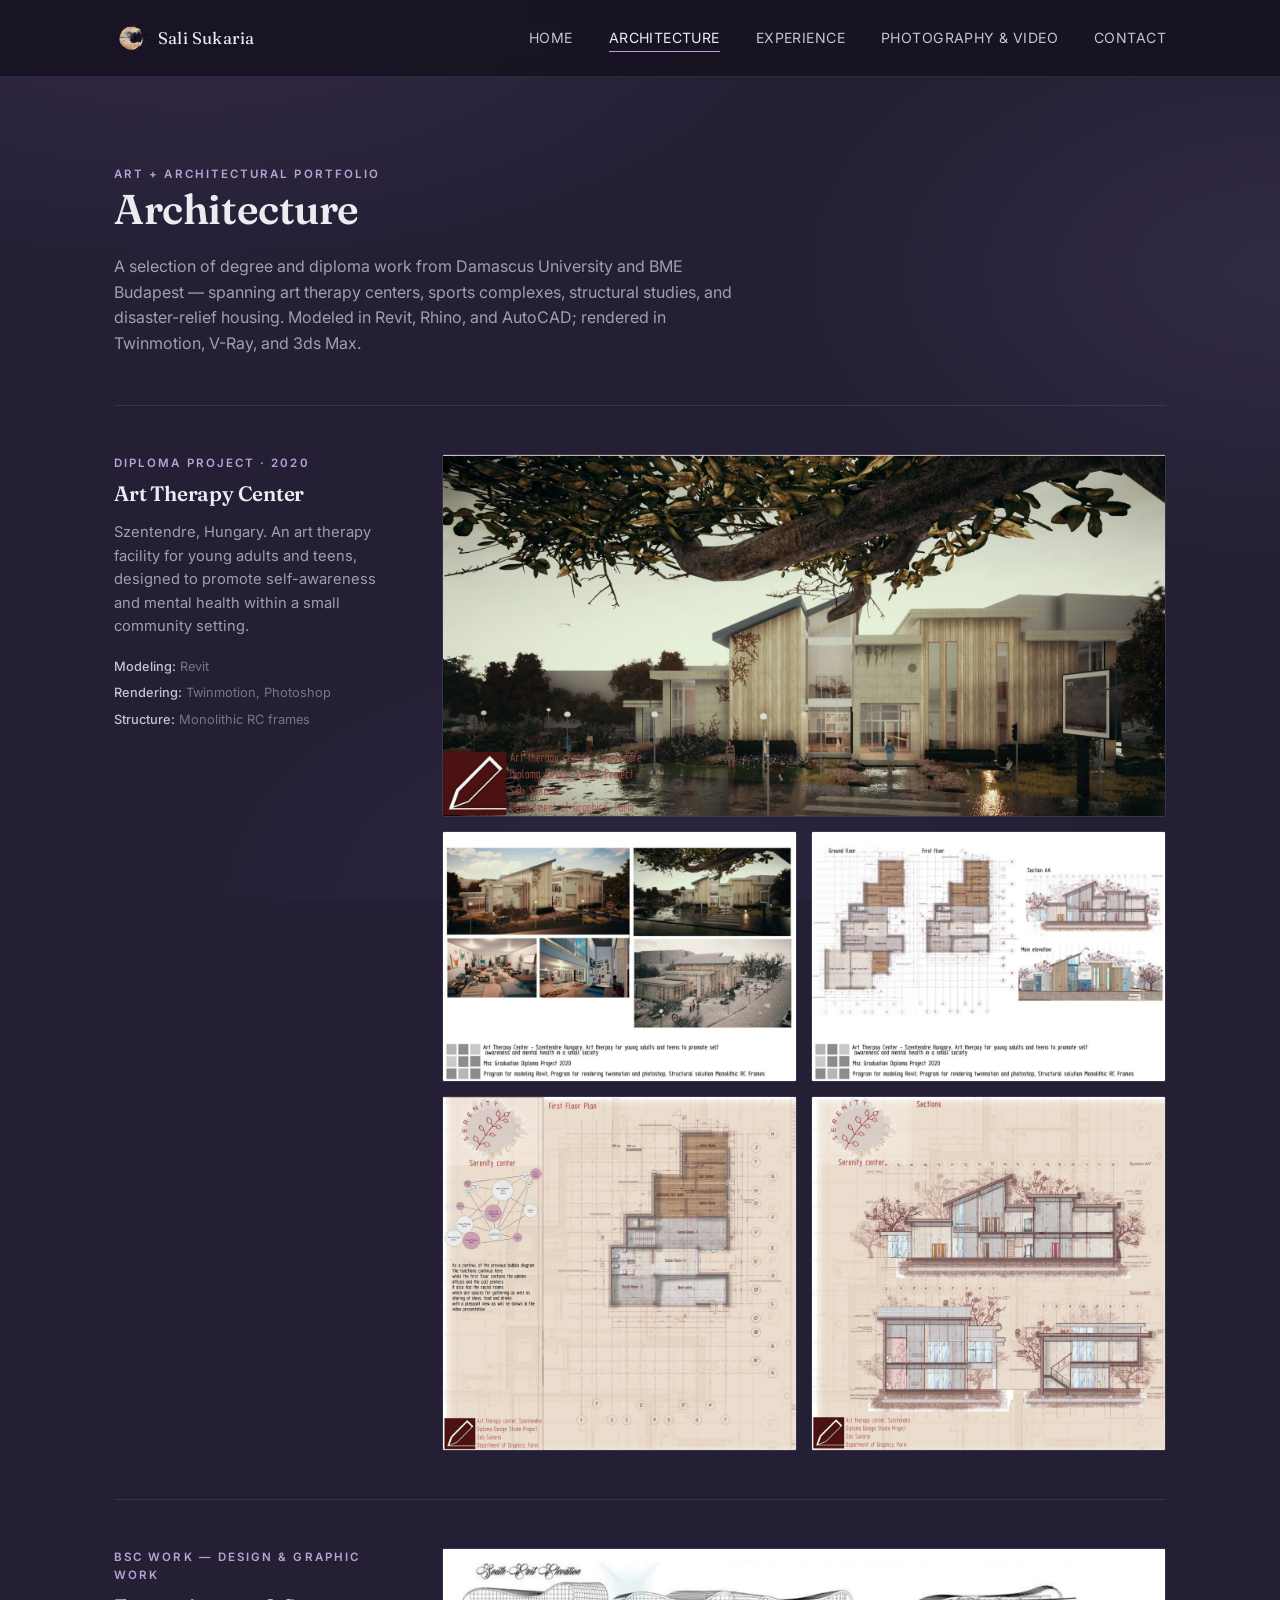
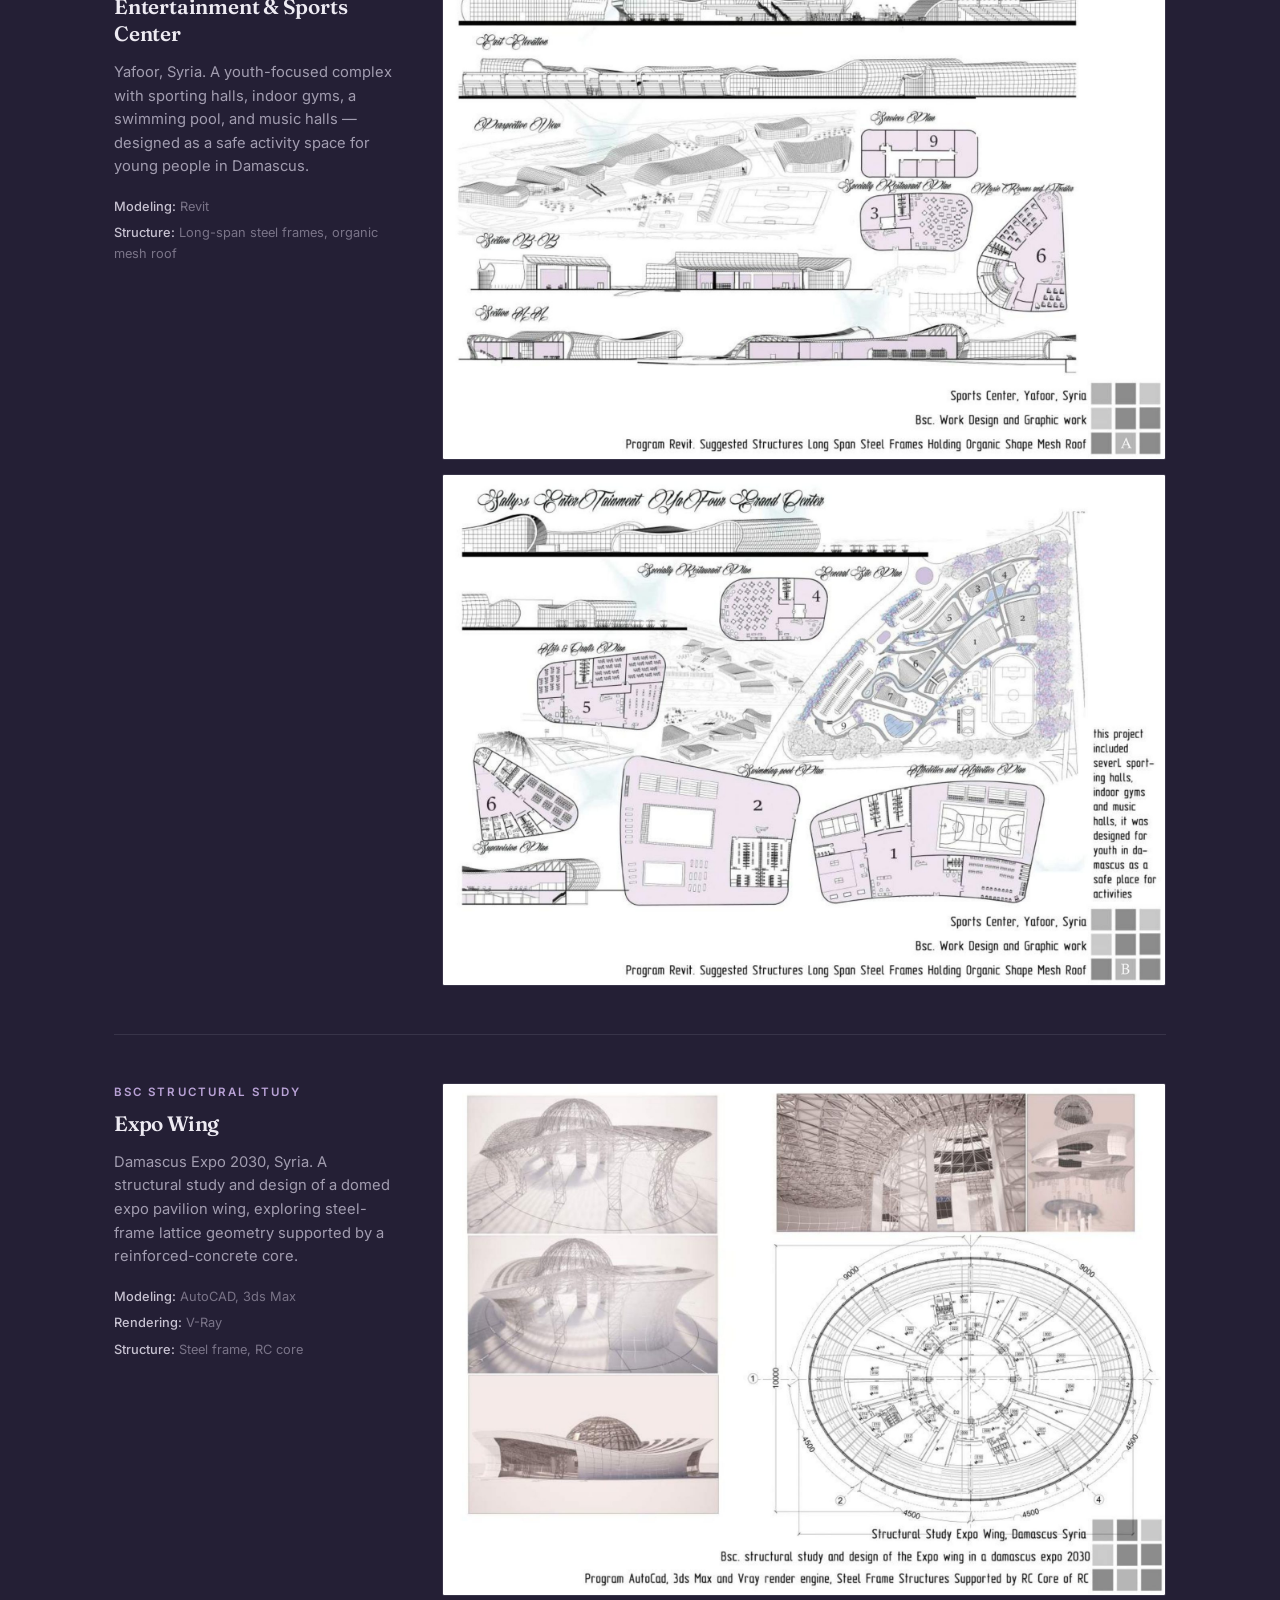
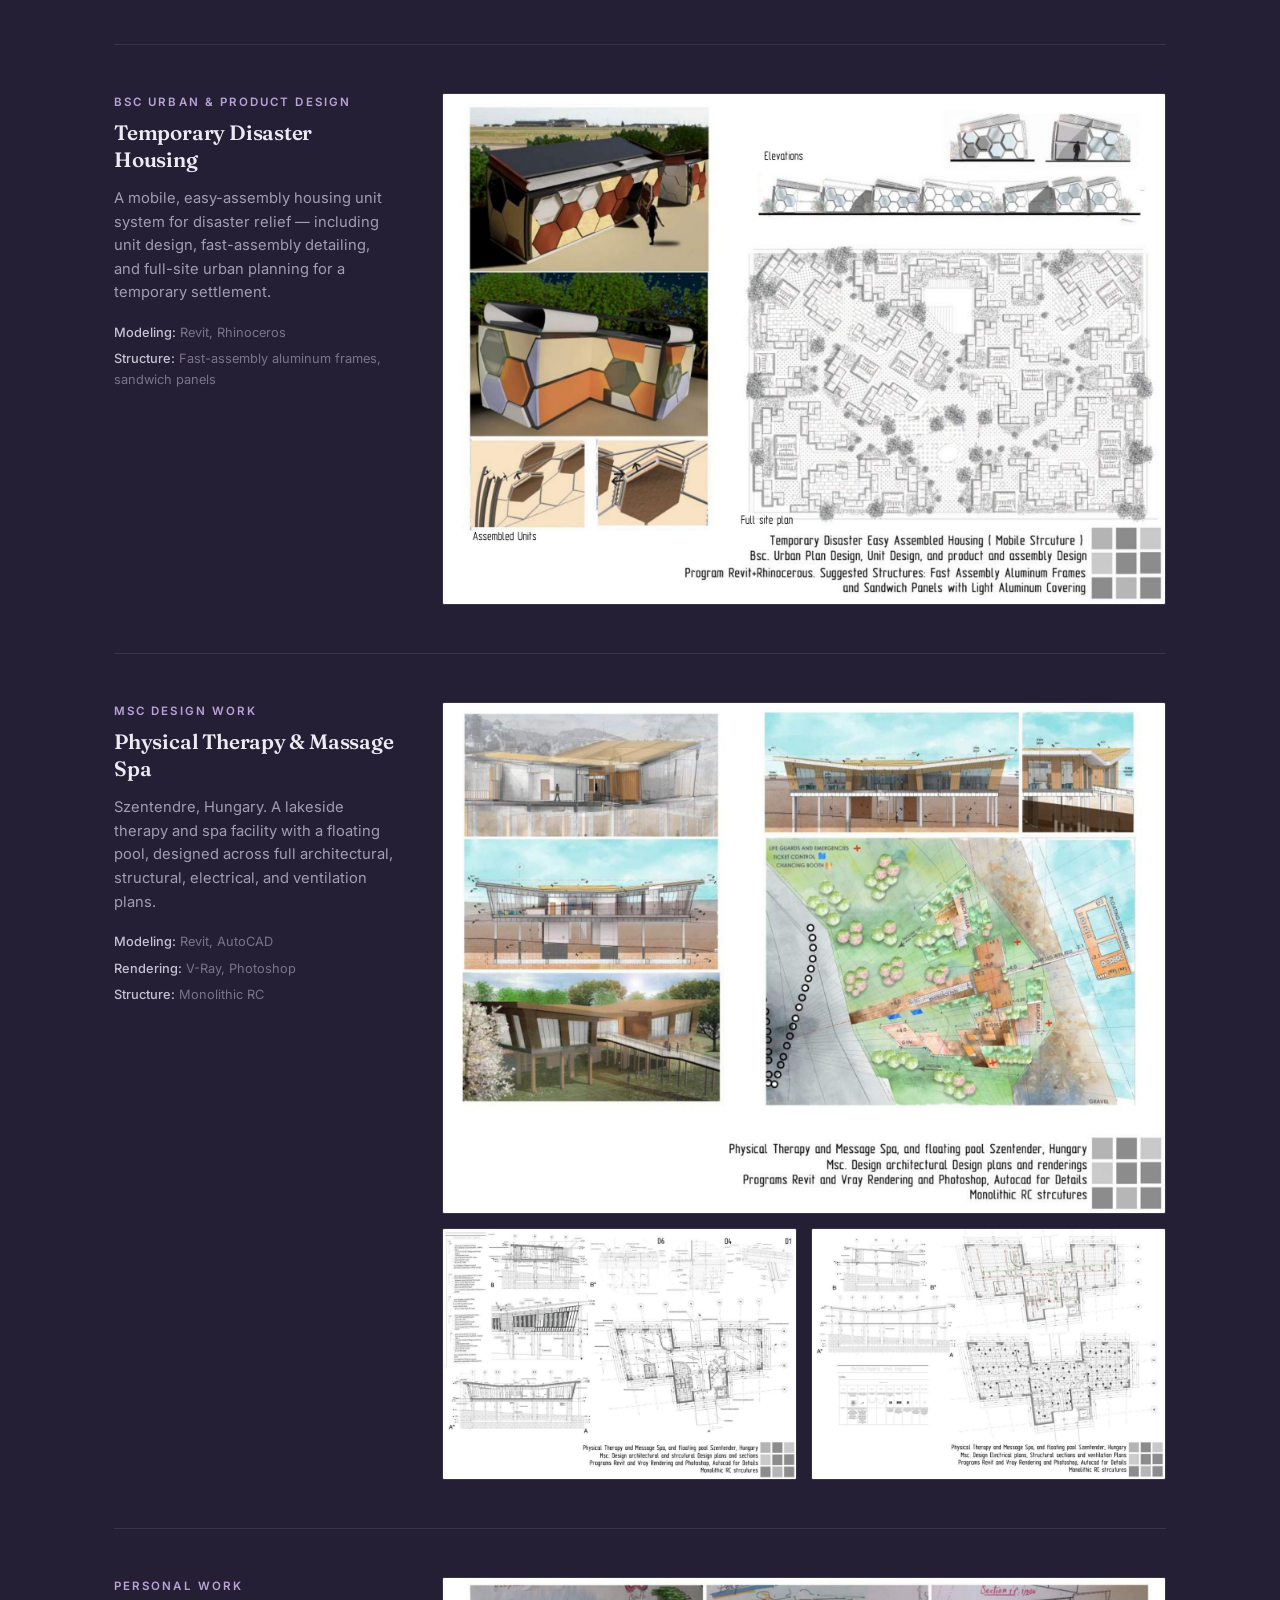
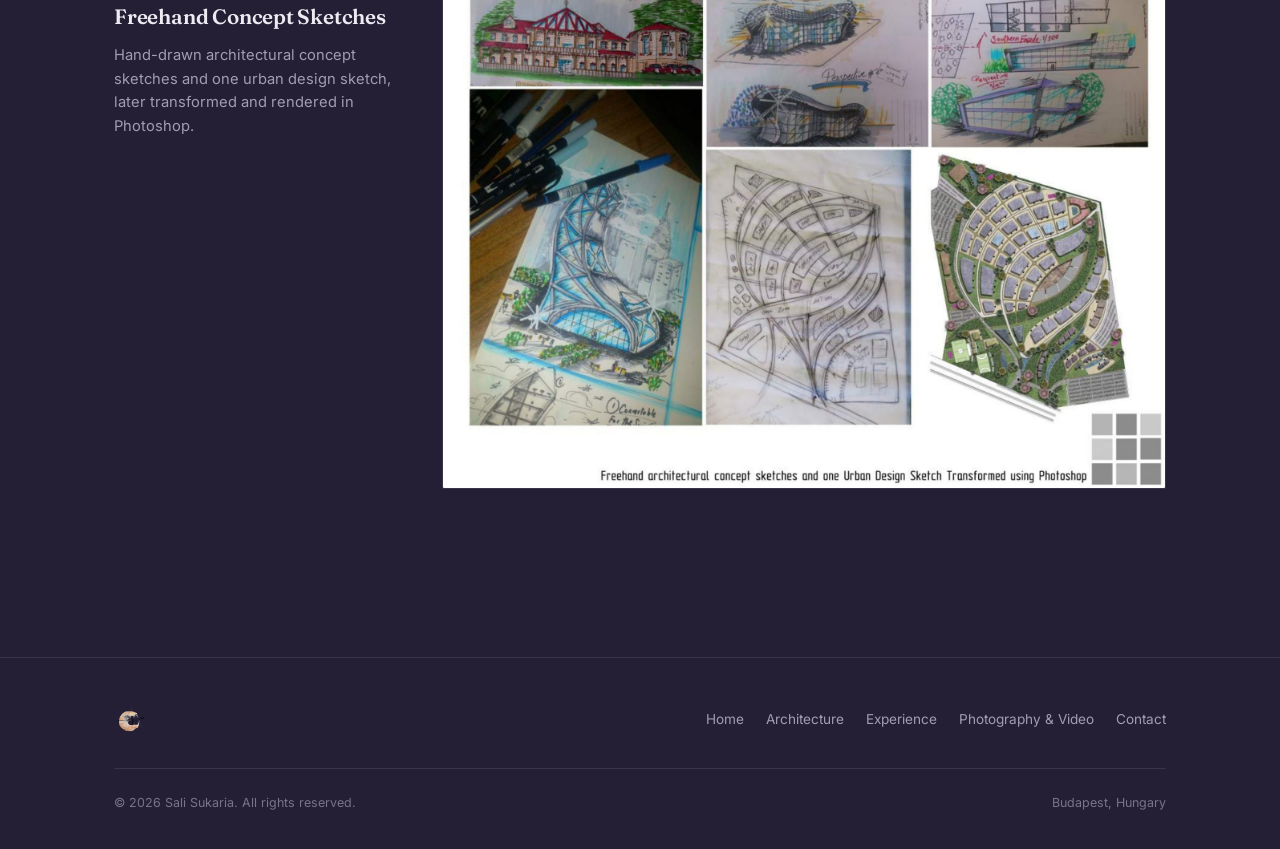
==== architecture.html @ 4debafe5 "Initial commit: Sugaria Designs portfolio site - Home, Architecture, Experience, Photography & Video" ====
<!DOCTYPE html>
<html lang="en">
<head>
<meta charset="UTF-8">
<meta name="viewport" content="width=device-width, initial-scale=1">
<title>Sali Sukaria — Portfolio</title>
<link rel="preconnect" href="https://fonts.googleapis.com">
<link href="https://fonts.googleapis.com/css2?family=Fraunces:opsz,wght@9..144,400;9..144,500;9..144,600&family=Cormorant+Garamond:ital,wght@0,500;0,600;1,500&family=Inter:wght@400;500;600&display=swap" rel="stylesheet">
<link rel="stylesheet" href="style.css">
</head>
<body>
<a class="skip-link" href="#main">Skip to content</a>
<header class="site-header">
	<div class="container">
		<a class="brand" href="index.html">
			<img src="assets/img/logo/logo_mark_nav.png" alt="Sali Sukaria logo">
			<span>Sali Sukaria</span>
		</a>
		<button class="nav-toggle" aria-label="Toggle menu" aria-expanded="false">&#9776;</button>
		<nav class="main-nav" aria-label="Primary">
			<ul><li><a class="" href="index.html">Home</a></li><li><a class="is-active" href="architecture.html">Architecture</a></li><li><a class="" href="experience.html">Experience</a></li><li><a class="" href="photography.html">Photography & Video</a></li><li><a class="" href="contact.html">Contact</a></li></ul>
		</nav>
	</div>
</header>


<main id="main">

	<section class="section" style="padding-top:160px;">
		<div class="container">
			<div class="section-head reveal">
				<span class="eyebrow">Art + Architectural Portfolio</span>
				<h2>Architecture</h2>
				<p>A selection of degree and diploma work from Damascus University and BME Budapest —
				spanning art therapy centers, sports complexes, structural studies, and disaster-relief
				housing. Modeled in Revit, Rhino, and AutoCAD; rendered in Twinmotion, V-Ray, and 3ds Max.</p>
			</div>

			<!-- PROJECT 1: Art Therapy Center / Serenity Center -->
			<div class="arch-project reveal">
				<div class="arch-meta">
					<span class="eyebrow">Diploma Project · 2020</span>
					<h3>Art Therapy Center</h3>
					<p>Szentendre, Hungary. An art therapy facility for young adults and teens, designed to
					promote self-awareness and mental health within a small community setting.</p>
					<div class="specs">
						<div><strong>Modeling:</strong> Revit</div>
						<div><strong>Rendering:</strong> Twinmotion, Photoshop</div>
						<div><strong>Structure:</strong> Monolithic RC frames</div>
					</div>
				</div>
				<div class="arch-images">
					<img src="assets/img/architecture/serenity_snow_full.jpg" alt="Art Therapy Center exterior render with tree foreground" loading="lazy">
					<div class="row-2">
						<img src="assets/img/architecture/art_therapy_renders.jpg" alt="Art Therapy Center renders and interior views" loading="lazy">
						<img src="assets/img/architecture/art_therapy_floorplan_sections.jpg" alt="Art Therapy Center ground and first floor plans, sections" loading="lazy">
					</div>
					<div class="row-2">
						<img src="assets/img/architecture/serenity_floorplan.jpg" alt="Serenity Center first floor plan detail" loading="lazy">
						<img src="assets/img/architecture/serenity_sections.jpg" alt="Serenity Center building sections" loading="lazy">
					</div>
				</div>
			</div>

			<!-- PROJECT 2: Sports Center -->
			<div class="arch-project reveal">
				<div class="arch-meta">
					<span class="eyebrow">BSc Work — Design &amp; Graphic Work</span>
					<h3>Entertainment &amp; Sports Center</h3>
					<p>Yafoor, Syria. A youth-focused complex with sporting halls, indoor gyms, a swimming
					pool, and music halls — designed as a safe activity space for young people in Damascus.</p>
					<div class="specs">
						<div><strong>Modeling:</strong> Revit</div>
						<div><strong>Structure:</strong> Long-span steel frames, organic mesh roof</div>
					</div>
				</div>
				<div class="arch-images">
					<img src="assets/img/architecture/sports_center_elevations.jpg" alt="Sports Center elevations, sections and perspective view" loading="lazy">
					<img src="assets/img/architecture/sports_center_masterplan.jpg" alt="Sports Center site masterplan and supervision plan" loading="lazy">
				</div>
			</div>

			<!-- PROJECT 3: Expo Wing -->
			<div class="arch-project reveal">
				<div class="arch-meta">
					<span class="eyebrow">BSc Structural Study</span>
					<h3>Expo Wing</h3>
					<p>Damascus Expo 2030, Syria. A structural study and design of a domed expo pavilion
					wing, exploring steel-frame lattice geometry supported by a reinforced-concrete core.</p>
					<div class="specs">
						<div><strong>Modeling:</strong> AutoCAD, 3ds Max</div>
						<div><strong>Rendering:</strong> V-Ray</div>
						<div><strong>Structure:</strong> Steel frame, RC core</div>
					</div>
				</div>
				<div class="arch-images">
					<img src="assets/img/architecture/expo_wing_damascus.jpg" alt="Expo Wing structural renders and plan" loading="lazy">
				</div>
			</div>

			<!-- PROJECT 4: Disaster Housing -->
			<div class="arch-project reveal">
				<div class="arch-meta">
					<span class="eyebrow">BSc Urban &amp; Product Design</span>
					<h3>Temporary Disaster Housing</h3>
					<p>A mobile, easy-assembly housing unit system for disaster relief — including unit
					design, fast-assembly detailing, and full-site urban planning for a temporary settlement.</p>
					<div class="specs">
						<div><strong>Modeling:</strong> Revit, Rhinoceros</div>
						<div><strong>Structure:</strong> Fast-assembly aluminum frames, sandwich panels</div>
					</div>
				</div>
				<div class="arch-images">
					<img src="assets/img/architecture/disaster_housing_units.jpg" alt="Temporary disaster housing units, elevations and site plan" loading="lazy">
				</div>
			</div>

			<!-- PROJECT 5: Physical Therapy Spa -->
			<div class="arch-project reveal">
				<div class="arch-meta">
					<span class="eyebrow">MSc Design Work</span>
					<h3>Physical Therapy &amp; Massage Spa</h3>
					<p>Szentendre, Hungary. A lakeside therapy and spa facility with a floating pool,
					designed across full architectural, structural, electrical, and ventilation plans.</p>
					<div class="specs">
						<div><strong>Modeling:</strong> Revit, AutoCAD</div>
						<div><strong>Rendering:</strong> V-Ray, Photoshop</div>
						<div><strong>Structure:</strong> Monolithic RC</div>
					</div>
				</div>
				<div class="arch-images">
					<img src="assets/img/architecture/therapy_spa_szentendre_render.jpg" alt="Physical Therapy Spa renders, sections and site plan" loading="lazy">
					<div class="row-2">
						<img src="assets/img/architecture/therapy_spa_szentendre_sections.jpg" alt="Physical Therapy Spa structural sections and details" loading="lazy">
						<img src="assets/img/architecture/therapy_spa_szentendre_mep.jpg" alt="Physical Therapy Spa electrical and ventilation plans" loading="lazy">
					</div>
				</div>
			</div>

			<!-- HAND SKETCHES -->
			<div class="arch-project reveal">
				<div class="arch-meta">
					<span class="eyebrow">Personal Work</span>
					<h3>Freehand Concept Sketches</h3>
					<p>Hand-drawn architectural concept sketches and one urban design sketch, later
					transformed and rendered in Photoshop.</p>
				</div>
				<div class="arch-images">
					<img src="assets/img/architecture/handsketches.jpg" alt="Freehand architectural concept sketches" loading="lazy">
				</div>
			</div>

		</div>
	</section>

</main>



<footer class="site-footer">
	<div class="container">
		<div class="footer-grid">
			<a class="footer-brand" href="index.html">
				<img src="assets/img/logo/logo_mark_nav.png" alt="Sali Sukaria logo">
			</a>
			<nav class="footer-nav" aria-label="Footer">
				<ul><li><a href="index.html">Home</a></li><li><a href="architecture.html">Architecture</a></li><li><a href="experience.html">Experience</a></li><li><a href="photography.html">Photography & Video</a></li><li><a href="contact.html">Contact</a></li></ul>
			</nav>
		</div>
		<div class="footer-meta">
			<span>&copy; 2026 Sali Sukaria. All rights reserved.</span>
			<span>Budapest, Hungary</span>
		</div>
	</div>
</footer>
<script src="assets/js/main.js"></script>
</body>
</html>
---- style.css ----
/*
Theme Name: Sali Sukaria Portfolio
Theme URI: https://sugariadesign.com
Author: Sali Sukaria
Author URI: https://sugariadesign.com
Description: A fast, minimal dark-purple portfolio theme spanning HR & hospitality, architecture, and photography/content creation.
Version: 1.0
Requires at least: 6.0
Requires PHP: 7.4
License: Unlicense
Text Domain: sali-portfolio
*/

/* ===========================================================
   DESIGN TOKENS
   =========================================================== */
:root{
  /* color */
  --bg:        #241F35;   /* lighter plum-grey — page background */
  --panel:     #2D2740;   /* raised panel / card background */
  --panel-2:   #3A3252;   /* secondary panel, hovers */
  --accent:    #7C5DA3;   /* primary purple */
  --accent-2:  #B9A2D6;   /* light lavender — links, highlights */
  --grey:      #A29DB0;   /* warm grey — secondary text */
  --grey-dim:  #7A7488;   /* dimmer grey — captions, meta */
  --ink:       #EDEAF2;   /* off-white — headings on dark */
  --ink-dim:   #C7C2D1;   /* body text on dark */
  --line:      rgba(237,234,242,0.10); /* hairline dividers */
  --line-strong: rgba(169,143,196,0.35);

  /* type */
  --font-display: "Fraunces", "Iowan Old Style", Georgia, serif;
  --font-body: "Inter", -apple-system, BlinkMacSystemFont, "Segoe UI", sans-serif;
  --font-name: "Cormorant Garamond", "Fraunces", Georgia, serif;

  /* layout */
  --maxw: 1180px;
  --gutter: clamp(20px, 5vw, 64px);
  --radius: 2px;
}

/* ===========================================================
   RESET / BASE
   =========================================================== */
*,*::before,*::after{ box-sizing:border-box; }
html{ scroll-behavior:smooth; }
body{
  margin:0;
  background:
    radial-gradient(ellipse 80% 50% at 15% 0%, rgba(124,93,163,0.16), transparent 60%),
    radial-gradient(ellipse 70% 60% at 100% 30%, rgba(169,143,196,0.10), transparent 55%),
    radial-gradient(ellipse 60% 50% at 50% 100%, rgba(107,78,142,0.12), transparent 60%),
    var(--bg);
  background-attachment:fixed;
  color:var(--ink-dim);
  font-family:var(--font-body);
  font-size:16px;
  line-height:1.6;
  -webkit-font-smoothing:antialiased;
  text-rendering:optimizeLegibility;
}
img,video{ max-width:100%; display:block; height:auto; }
a{ color:var(--accent-2); text-decoration:none; }
a:hover{ color:var(--ink); }
a:focus-visible, button:focus-visible, input:focus-visible, textarea:focus-visible{
  outline:2px solid var(--accent-2);
  outline-offset:3px;
}
ul{ margin:0; padding:0; list-style:none; }
button{ font-family:inherit; cursor:pointer; }

h1,h2,h3,h4{
  font-family:var(--font-display);
  color:var(--ink);
  margin:0 0 0.5em;
  font-weight:600;
  letter-spacing:-0.01em;
}
h1{ font-size:clamp(2.4rem, 6vw, 4.2rem); line-height:1.05; font-weight:500; }
h2{ font-size:clamp(1.8rem, 4vw, 2.6rem); line-height:1.15; }
h3{ font-size:1.3rem; line-height:1.3; }
p{ margin:0 0 1em; }

.eyebrow{
  font-family:var(--font-body);
  font-size:0.72rem;
  letter-spacing:0.18em;
  text-transform:uppercase;
  color:var(--accent-2);
  font-weight:600;
}

.container{
  max-width:var(--maxw);
  margin:0 auto;
  padding:0 var(--gutter);
}

/* ===========================================================
   SIGNATURE MOTIF — triangle + circle, drawn from the logo
   Used sparingly as structural dividers, not decoration.
   =========================================================== */
.motif-divider{
  display:flex;
  align-items:center;
  gap:14px;
  margin:3.5rem 0;
  color:var(--grey-dim);
}
.motif-divider::before,
.motif-divider::after{
  content:"";
  flex:1;
  height:1px;
  background:var(--line);
}
.motif-divider svg{ flex:none; width:22px; height:22px; opacity:0.6; }

.section-mark{
  width:34px; height:34px;
  flex:none;
}

/* ===========================================================
   HEADER / NAV
   =========================================================== */
.site-header{
  position:fixed; top:0; left:0; right:0; z-index:100;
  background:rgba(22,18,31,0.86);
  backdrop-filter:blur(10px);
  border-bottom:1px solid var(--line);
}
.site-header .container{
  display:flex; align-items:center; justify-content:space-between;
  height:76px;
}
.brand{
  display:flex; align-items:center; gap:10px;
  font-family:var(--font-display);
  color:var(--ink);
  font-size:1.05rem;
  letter-spacing:0.01em;
}
.brand img{ height:34px; width:auto; }

.main-nav ul{ display:flex; gap:clamp(18px,3vw,36px); }
.main-nav a{
  color:var(--ink-dim);
  font-size:0.88rem;
  letter-spacing:0.03em;
  text-transform:uppercase;
  position:relative;
  padding:6px 0;
}
.main-nav a::after{
  content:"";
  position:absolute; left:0; bottom:0; height:1px; width:0;
  background:var(--accent-2);
  transition:width .25s ease;
}
.main-nav a:hover::after,
.main-nav a.is-active::after{ width:100%; }
.main-nav a.is-active{ color:var(--ink); }

.nav-toggle{
  display:none;
  background:none; border:none; color:var(--ink);
  font-size:1.6rem; line-height:1;
}

@media (max-width: 760px){
  .main-nav{
    position:fixed; top:76px; left:0; right:0; bottom:0;
    background:var(--bg);
    transform:translateX(100%);
    transition:transform .3s ease;
    overflow-y:auto;
  }
  .main-nav.is-open{ transform:translateX(0); }
  .main-nav ul{ flex-direction:column; gap:0; padding:1rem 0; }
  .main-nav a{ display:block; padding:16px var(--gutter); border-bottom:1px solid var(--line); }
  .nav-toggle{ display:block; }
}

/* ===========================================================
   HERO
   =========================================================== */
.hero{
  min-height:100vh;
  display:flex; flex-direction:column; justify-content:center;
  padding-top:120px; padding-bottom:80px;
  position:relative;
  overflow:hidden;
}
.hero::before{
  content:"";
  position:absolute; inset:0;
  background:
    radial-gradient(ellipse 60% 50% at 80% 10%, rgba(107,78,142,0.25), transparent 60%),
    radial-gradient(ellipse 50% 40% at 10% 90%, rgba(169,143,196,0.10), transparent 60%);
  pointer-events:none;
}
.hero-inner{
  position:relative; z-index:1;
  max-width:760px;
}
/* (hero logo stage removed — logo now appears alongside Architecture section) */
.hero-eyebrow{ margin-bottom:1.1rem; }
.hero-kicker{
  font-family:var(--font-name);
  font-weight:600;
  font-size:clamp(2.6rem, 6.5vw, 4.4rem);
  color:var(--ink);
  line-height:1;
  display:block;
  letter-spacing:0.01em;
}
.hero-name{
  font-family:var(--font-name);
  font-style:italic;
  font-weight:500;
  font-size:clamp(1.1rem, 2vw, 1.4rem);
  color:var(--accent-2);
  margin-bottom:1.4rem;
  display:block;
}
.hero h1{ margin-bottom:1.1rem; }
.hero h1 em{
  font-style:italic;
  color:var(--accent-2);
}
.hero-sub{
  font-size:1.1rem;
  color:var(--grey);
  max-width:46ch;
  margin-bottom:2rem;
}
.hero-meta{
  display:flex; flex-wrap:wrap; gap:1.6rem 2.4rem;
  margin-top:2.2rem;
  padding-top:1.6rem;
  border-top:1px solid var(--line);
}
.hero-meta div{ font-size:0.82rem; }
.hero-meta span{
  display:block; color:var(--grey-dim);
  text-transform:uppercase; letter-spacing:0.1em; font-size:0.68rem; margin-bottom:4px;
}
.hero-meta strong{ color:var(--ink); font-weight:500; font-family:var(--font-display); }

/* Architecture + logo pairing strip */
.arch-logo-feature{
  display:grid;
  grid-template-columns:0.55fr 1fr;
  gap:48px;
  align-items:center;
}
.arch-logo-media{
  display:flex;
  align-items:center;
  justify-content:center;
  background:#F4EFE6;
  border:1px solid var(--line);
  border-radius:var(--radius);
  padding:14%;
  aspect-ratio:1;
  box-shadow:0 24px 60px rgba(0,0,0,0.25);
}
.arch-logo-media img{ width:100%; }
@media (max-width:880px){
  .arch-logo-feature{ grid-template-columns:1fr; }
  .arch-logo-media{ max-width:280px; margin:0 auto; }
}

@media (max-width:880px){
  /* hero is now single-column by default; no override needed */
}

/* ===========================================================
   FEATURED ARCHITECTURE STRIP (homepage)
   =========================================================== */
.arch-feature{
  display:grid;
  grid-template-columns:1.1fr 1fr;
  gap:48px;
  align-items:center;
}
.arch-feature-media{
  border-radius:var(--radius);
  overflow:hidden;
  border:1px solid var(--line);
  aspect-ratio:4/3;
}
.arch-feature-media img{ width:100%; height:100%; object-fit:cover; }
.arch-feature-copy p{ color:var(--grey); margin-bottom:1.6rem; }
@media (max-width:880px){
  .arch-feature{ grid-template-columns:1fr; }
}

/* ===========================================================
   SECTION SCAFFOLDING
   =========================================================== */
.section{ padding:clamp(64px,10vw,120px) 0; }
.section--tight{ padding:clamp(40px,6vw,72px) 0; }
.section--panel{
  background:linear-gradient(160deg, var(--panel) 0%, var(--panel-2) 100%);
  border-top:1px solid var(--line); border-bottom:1px solid var(--line);
}
.section-head{ max-width:640px; margin-bottom:3rem; }
.section-head p{ color:var(--grey); }

/* ===========================================================
   CARDS / GRIDS
   =========================================================== */
.grid{ display:grid; gap:28px; }
.grid--2{ grid-template-columns:repeat(2,1fr); }
.grid--3{ grid-template-columns:repeat(3,1fr); }
@media (max-width:880px){ .grid--2,.grid--3{ grid-template-columns:1fr; } }

.card{
  background:linear-gradient(160deg, var(--panel) 0%, #251f38 100%);
  border:1px solid var(--line);
  border-radius:var(--radius);
  overflow:hidden;
  transition:border-color .3s ease, transform .3s cubic-bezier(.34,1.56,.64,1), box-shadow .3s ease;
}
.card:hover{
  border-color:var(--line-strong);
  transform:translateY(-6px);
  box-shadow:0 16px 36px rgba(0,0,0,0.35), 0 0 0 1px rgba(169,143,196,0.15);
}
.card-media{ aspect-ratio:4/3; overflow:hidden; background:#0e0c14; }
.card-media img,.card-media video{ width:100%; height:100%; object-fit:cover; transition:transform .5s ease; }
.card:hover .card-media img{ transform:scale(1.04); }
.card-body{ padding:22px 24px 26px; }
.card-body h3{ margin-bottom:6px; }
.card-tag{
  display:inline-block;
  font-size:0.68rem; letter-spacing:0.1em; text-transform:uppercase;
  color:var(--accent-2);
  border:1px solid var(--line-strong);
  padding:3px 9px;
  border-radius:20px;
  margin-bottom:10px;
  transition:all .3s cubic-bezier(.34,1.56,.64,1);
}
.card:hover .card-tag{
  background:linear-gradient(135deg, var(--accent), #8B6BAE);
  color:#fff;
  border-color:transparent;
  transform:translateY(-1px) scale(1.04);
  box-shadow:0 4px 12px rgba(107,78,142,0.4);
}
.card-body p{ color:var(--grey); font-size:0.93rem; margin-bottom:0; }

/* ===========================================================
   TIMELINE (Experience)
   =========================================================== */
.timeline{ position:relative; }
.timeline::before{
  content:"";
  position:absolute; left:0; top:6px; bottom:6px; width:1px;
  background:var(--line);
}
.timeline-item{
  position:relative;
  padding-left:32px;
  padding-bottom:2.6rem;
}
.timeline-item:last-child{ padding-bottom:0; }
.timeline-item::before{
  content:"";
  position:absolute; left:-4px; top:6px;
  width:9px; height:9px; border-radius:50%;
  background:var(--accent-2);
  box-shadow:0 0 0 4px var(--bg);
}
.timeline-role{
  display:flex; flex-wrap:wrap; align-items:baseline; gap:10px;
  margin-bottom:4px;
}
.timeline-role h3{ margin:0; }
.timeline-dates{
  font-size:0.78rem; letter-spacing:0.04em; color:var(--grey-dim);
  text-transform:uppercase;
}
.timeline-org{ color:var(--accent-2); font-size:0.92rem; margin-bottom:10px; }
.timeline-item ul{ margin-top:10px; }
.timeline-item li{
  position:relative; padding-left:18px; margin-bottom:7px;
  color:var(--grey); font-size:0.93rem;
}
.timeline-item li::before{
  content:""; position:absolute; left:0; top:0.55em;
  width:5px; height:5px; background:var(--accent); border-radius:1px;
  transform:rotate(45deg);
}

.skills-cloud{ display:flex; flex-wrap:wrap; gap:10px; margin-top:1.5rem; }
.skills-cloud span{
  font-size:0.82rem; color:var(--ink-dim);
  border:1px solid var(--line); padding:6px 14px; border-radius:20px;
  transition:all .3s cubic-bezier(.34,1.56,.64,1);
  cursor:default;
}
.skills-cloud span:hover{
  border-color:var(--accent-2);
  background:linear-gradient(135deg, rgba(107,78,142,0.25), rgba(169,143,196,0.15));
  color:var(--ink);
  transform:translateY(-2px) scale(1.05);
  box-shadow:0 6px 16px rgba(107,78,142,0.3);
}

.grid--ig{
  display:grid;
  grid-template-columns:repeat(4,1fr);
  gap:20px;
}
.grid--ig .instagram-media{
  margin:0 !important;
  width:100% !important;
  min-width:0 !important;
  min-height:340px;
  background:var(--panel);
  border:1px solid var(--line) !important;
  border-radius:var(--radius);
}
@media (max-width:980px){ .grid--ig{ grid-template-columns:repeat(2,1fr); } }
@media (max-width:560px){ .grid--ig{ grid-template-columns:1fr; } }

/* ===========================================================
   GALLERY (Photography / Architecture)
   =========================================================== */
.filter-bar{ display:flex; flex-wrap:wrap; gap:10px; margin-bottom:2.6rem; }
.filter-bar button{
  background:transparent; border:1px solid var(--line); color:var(--grey);
  padding:8px 18px; border-radius:30px; font-size:0.82rem; letter-spacing:0.03em;
  transition:all .3s cubic-bezier(.34,1.56,.64,1);
}
.filter-bar button:hover{
  border-color:var(--line-strong); color:var(--ink);
  transform:translateY(-2px) scale(1.04);
  box-shadow:0 6px 16px rgba(169,143,196,0.25);
}
.filter-bar button.is-active{
  background:linear-gradient(135deg, var(--accent), #8B6BAE);
  border-color:var(--accent); color:var(--ink);
  box-shadow:0 4px 14px rgba(107,78,142,0.35);
}
.filter-bar button.is-active:hover{
  transform:translateY(-2px) scale(1.04);
  box-shadow:0 8px 20px rgba(107,78,142,0.45);
}

.masonry{
  display:grid;
  grid-template-columns:repeat(3,1fr);
  gap:18px;
}
@media (max-width:880px){ .masonry{ grid-template-columns:repeat(2,1fr); } }
@media (max-width:560px){ .masonry{ grid-template-columns:1fr; } }

.masonry-item{
  position:relative;
  border-radius:var(--radius);
  overflow:hidden;
  background:var(--panel);
  border:1px solid var(--line);
  cursor:pointer;
}
.masonry-item img{ width:100%; height:100%; object-fit:cover; transition:transform .5s ease; }
.masonry-item:hover img{ transform:scale(1.05); }
.masonry-item .tag{
  position:absolute; bottom:10px; left:10px;
  font-size:0.66rem; letter-spacing:0.08em; text-transform:uppercase;
  background:rgba(22,18,31,0.82); color:var(--ink);
  padding:4px 10px; border-radius:20px;
  border:1px solid var(--line-strong);
  transition:all .3s cubic-bezier(.34,1.56,.64,1);
}
.masonry-item:hover .tag{
  background:linear-gradient(135deg, var(--accent), #8B6BAE);
  border-color:transparent;
  transform:scale(1.06);
  box-shadow:0 4px 14px rgba(107,78,142,0.45);
}
.masonry-item.tall{ grid-row:span 2; }
.masonry-item .ph-frame{ aspect-ratio:4/5; height:100%; }
.masonry-item.wide{ grid-column:span 2; }
.masonry-item.wide .ph-frame{ aspect-ratio:32/15; }
@media (max-width:880px){
  .masonry-item.wide{ grid-column:span 1; }
  .masonry-item.wide .ph-frame{ aspect-ratio:4/5; }
  .masonry-item.tall{ grid-row:span 1; }
}

.video-block{
  position:relative;
  border-radius:var(--radius);
  overflow:hidden;
  background:#000;
  border:1px solid var(--line);
}
.video-block video{ width:100%; display:block; }
.video-caption{
  display:flex; justify-content:space-between; align-items:baseline;
  padding:16px 4px 0;
}
.video-caption h3{ margin-bottom:2px; font-size:1.05rem; }
.video-caption .device-tag{
  font-size:0.68rem; letter-spacing:0.08em; text-transform:uppercase;
  color:var(--grey-dim);
}

/* lightbox */
.lightbox{
  position:fixed; inset:0; z-index:1000;
  background:rgba(10,8,14,0.92);
  display:none; align-items:center; justify-content:center;
  padding:40px;
}
.lightbox.is-open{ display:flex; }
.lightbox img{ max-height:88vh; max-width:88vw; width:auto; border:1px solid var(--line-strong); }
.lightbox-close{
  position:absolute; top:24px; right:32px;
  background:none; border:none; color:var(--ink); font-size:2rem; line-height:1;
}

/* ===========================================================
   ARCHITECTURE PROJECT BLOCK
   =========================================================== */
.arch-project{
  display:grid;
  grid-template-columns:280px minmax(0,1fr);
  gap:48px;
  padding:3rem 0;
  border-top:1px solid var(--line);
}
.arch-project:first-of-type{ border-top:none; }
@media (max-width:820px){ .arch-project{ grid-template-columns:1fr; } }
.arch-meta .eyebrow{ display:block; margin-bottom:8px; }
.arch-meta h3{ margin-bottom:14px; }
.arch-meta p{ color:var(--grey); font-size:0.92rem; }
.arch-meta .specs{ margin-top:18px; }
.arch-meta .specs div{ font-size:0.8rem; color:var(--grey-dim); margin-bottom:6px; }
.arch-meta .specs strong{ color:var(--ink-dim); font-weight:500; }
.arch-images{ display:grid; gap:14px; }
.arch-images img{ border:1px solid var(--line); border-radius:var(--radius); }
.arch-images .row-2{ display:grid; grid-template-columns:1fr 1fr; gap:14px; }
@media (max-width:560px){ .arch-images .row-2{ grid-template-columns:1fr; } }

/* ===========================================================
   CTA / FOOTER
   =========================================================== */
.cta-band{
  text-align:center;
  padding:clamp(60px,10vw,100px) 0;
}
.cta-band h2{ margin-bottom:1rem; }
.cta-band p{ color:var(--grey); max-width:50ch; margin:0 auto 2rem; }
.btn{
  display:inline-flex; align-items:center; gap:10px;
  background:linear-gradient(135deg, var(--accent), #8B6BAE);
  color:#fff;
  padding:14px 30px; border-radius:30px;
  font-size:0.9rem; letter-spacing:0.03em;
  border:1px solid var(--accent);
  transition:background .35s ease, transform .25s cubic-bezier(.34,1.56,.64,1), box-shadow .35s ease;
  box-shadow:0 4px 14px rgba(107,78,142,0.25);
}
.btn:hover{
  background:linear-gradient(135deg, var(--accent-2), #C7AEDE);
  color:#16121F;
  transform:translateY(-3px) scale(1.03);
  box-shadow:0 10px 28px rgba(169,143,196,0.45);
}
.btn--ghost{ background:transparent; color:var(--ink); box-shadow:none; }
.btn--ghost:hover{ background:var(--panel-2); color:var(--ink); box-shadow:0 8px 20px rgba(0,0,0,0.3); }

.site-footer{
  border-top:1px solid var(--line);
  padding:48px 0 36px;
}
.footer-grid{
  display:flex; justify-content:space-between; align-items:flex-start;
  flex-wrap:wrap; gap:24px;
  margin-bottom:32px;
}
.footer-brand{ display:flex; align-items:center; gap:10px; }
.footer-brand img{ height:30px; }
.footer-nav ul{ display:flex; gap:22px; flex-wrap:wrap; }
.footer-nav a{ color:var(--grey); font-size:0.85rem; }
.footer-nav a:hover{ color:var(--ink); }
.footer-meta{
  display:flex; justify-content:space-between; flex-wrap:wrap; gap:10px;
  padding-top:24px; border-top:1px solid var(--line);
  font-size:0.78rem; color:var(--grey-dim);
}

/* ===========================================================
   CONTACT PAGE
   =========================================================== */
.contact-grid{
  display:grid;
  grid-template-columns:1fr 1fr;
  gap:60px;
  align-items:start;
}
@media (max-width:820px){ .contact-grid{ grid-template-columns:1fr; } }
.contact-list{ margin-top:1.5rem; }
.contact-list li{
  display:flex; justify-content:space-between; gap:18px;
  padding:16px 0; border-bottom:1px solid var(--line);
  font-size:0.95rem;
}
.contact-list span{ color:var(--grey-dim); }
.contact-list a{ color:var(--ink-dim); }
.contact-list a:hover{ color:var(--accent-2); }

.form-field{ margin-bottom:18px; }
.form-field label{
  display:block; font-size:0.78rem; letter-spacing:0.05em; text-transform:uppercase;
  color:var(--grey-dim); margin-bottom:8px;
}
.form-field input,.form-field textarea{
  width:100%;
  background:var(--panel);
  border:1px solid var(--line);
  border-radius:var(--radius);
  padding:13px 16px;
  color:var(--ink);
  font-family:var(--font-body);
  font-size:0.95rem;
}
.form-field textarea{ min-height:130px; resize:vertical; }
.form-field input:focus,.form-field textarea:focus{ border-color:var(--line-strong); }

/* ===========================================================
   UTILITIES
   =========================================================== */
.reveal{ opacity:0; transform:translateY(18px); transition:opacity .6s ease, transform .6s ease; }
.reveal.is-visible{ opacity:1; transform:none; }

@media (prefers-reduced-motion: reduce){
  *{ animation-duration:0.01ms !important; transition-duration:0.01ms !important; scroll-behavior:auto !important; }
}

.skip-link{
  position:absolute; left:-9999px; top:0;
  background:var(--accent); color:#fff; padding:10px 16px; z-index:1000;
}
.skip-link:focus{ left:10px; top:10px; }
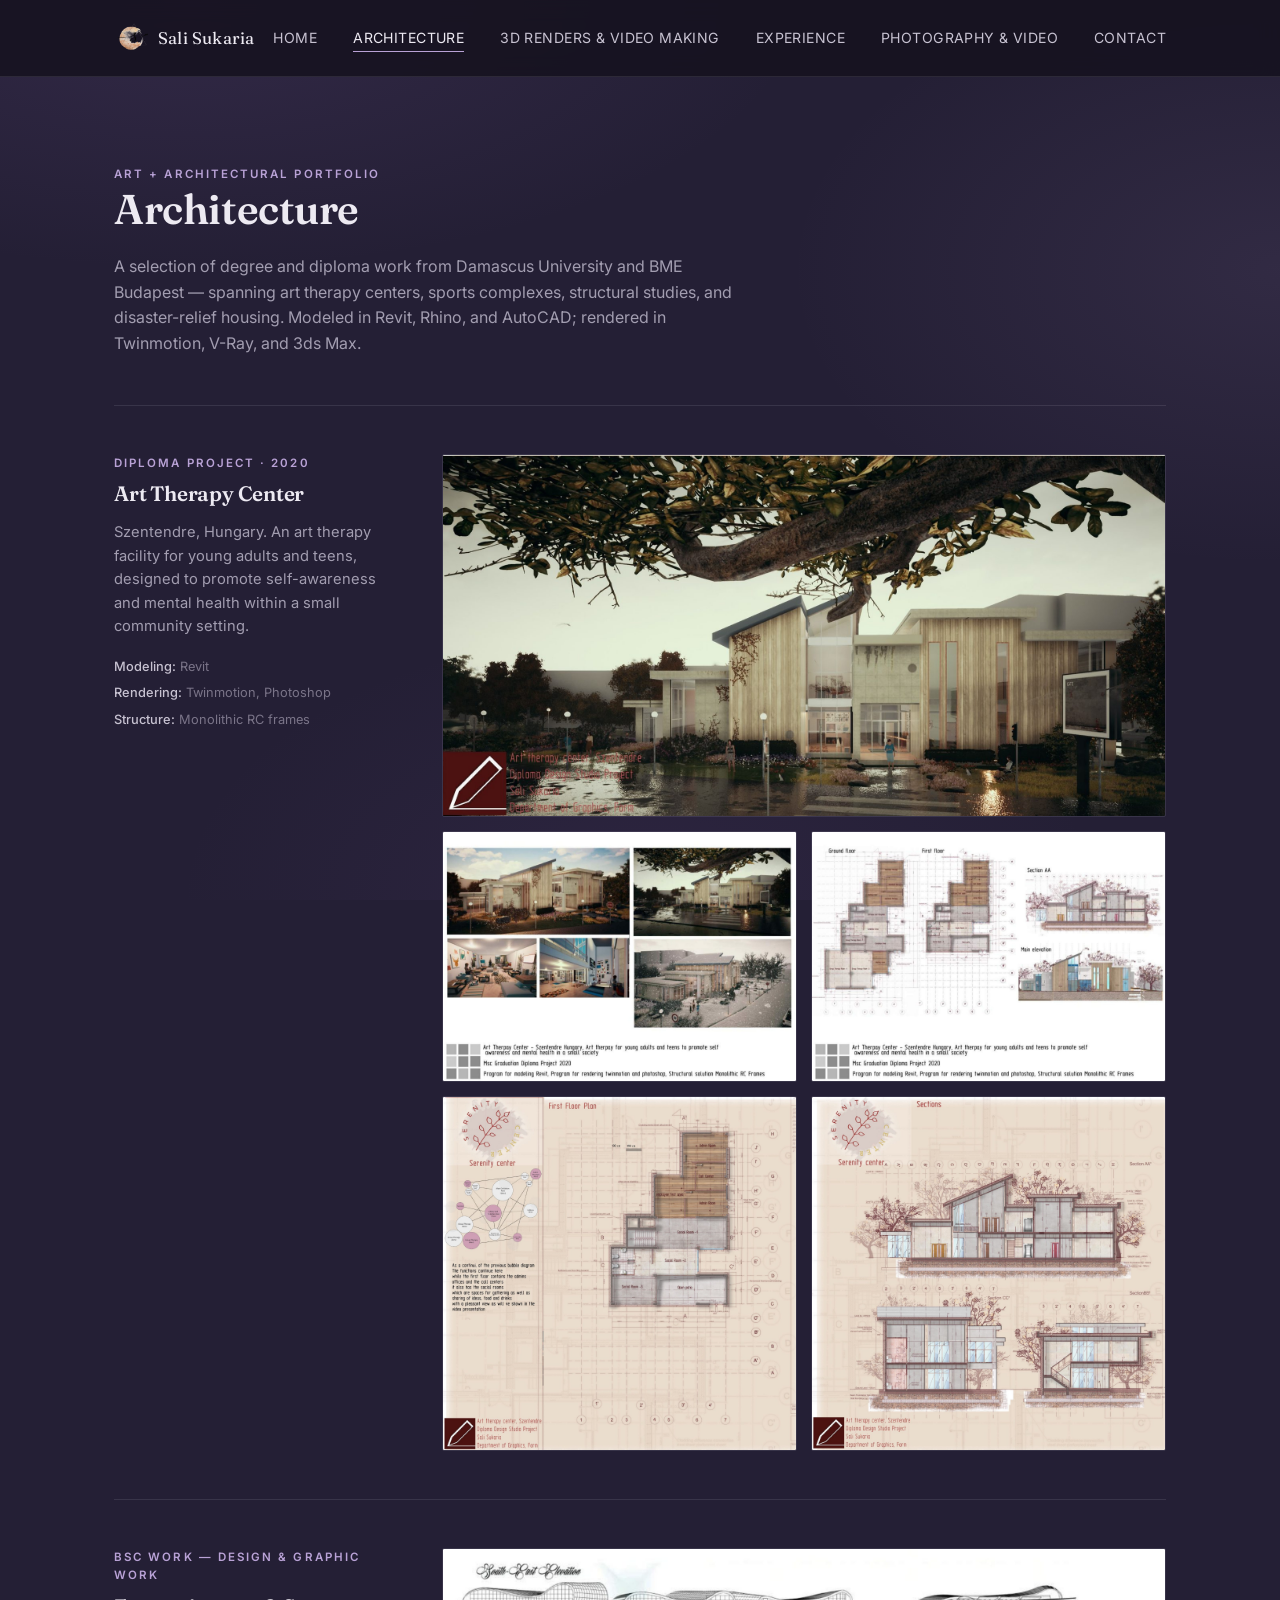
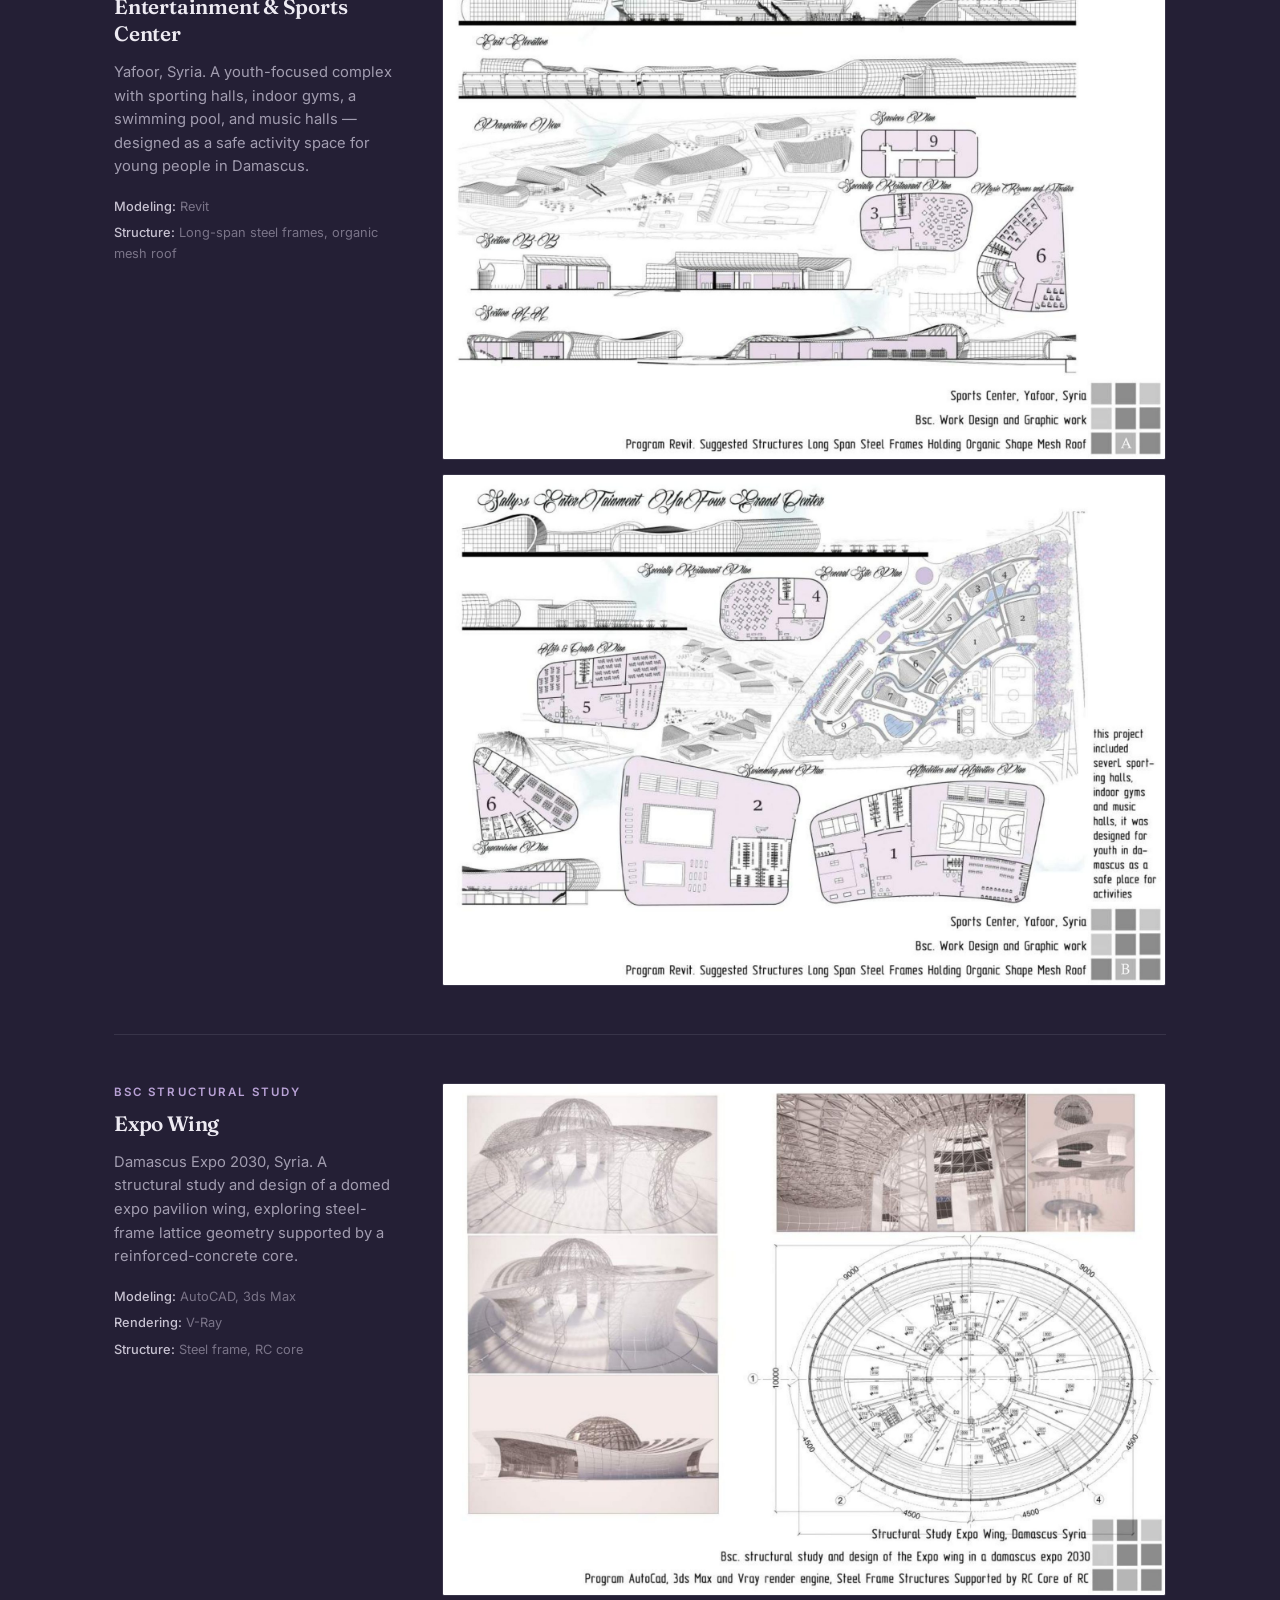
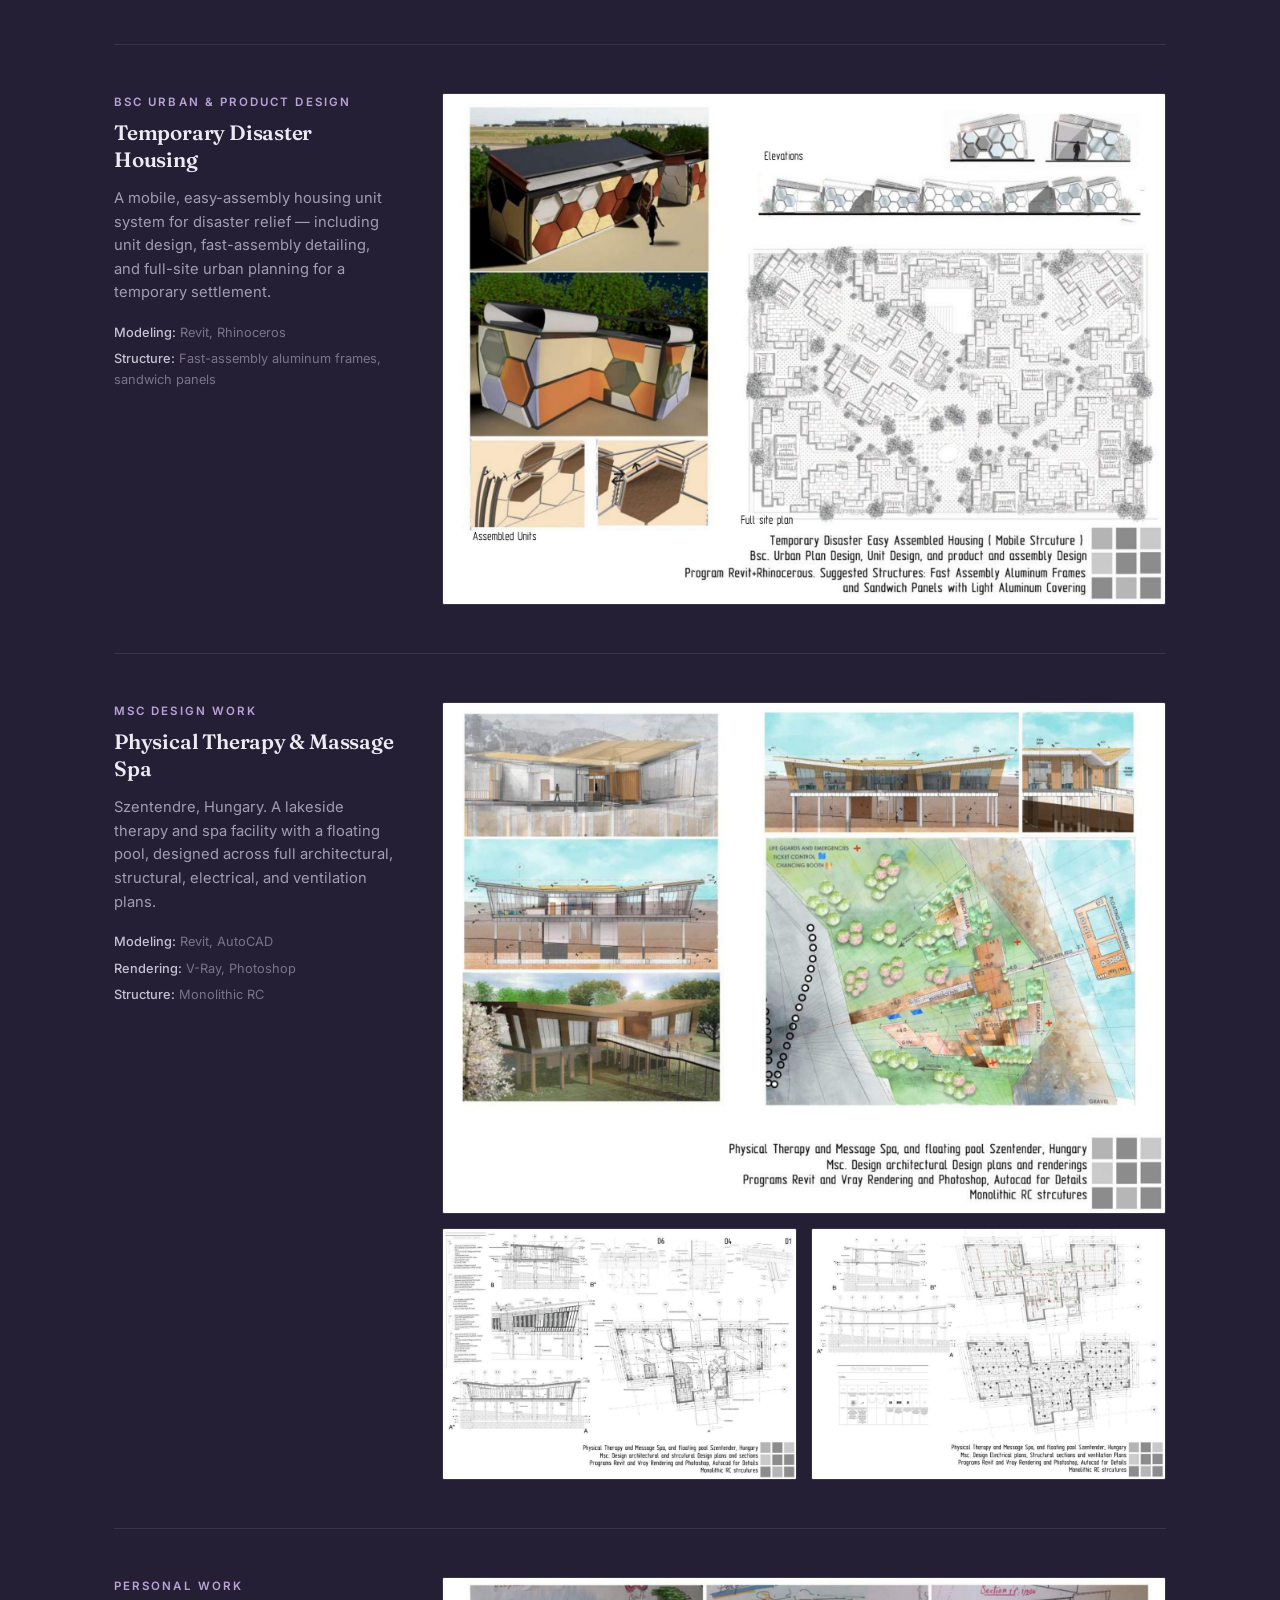
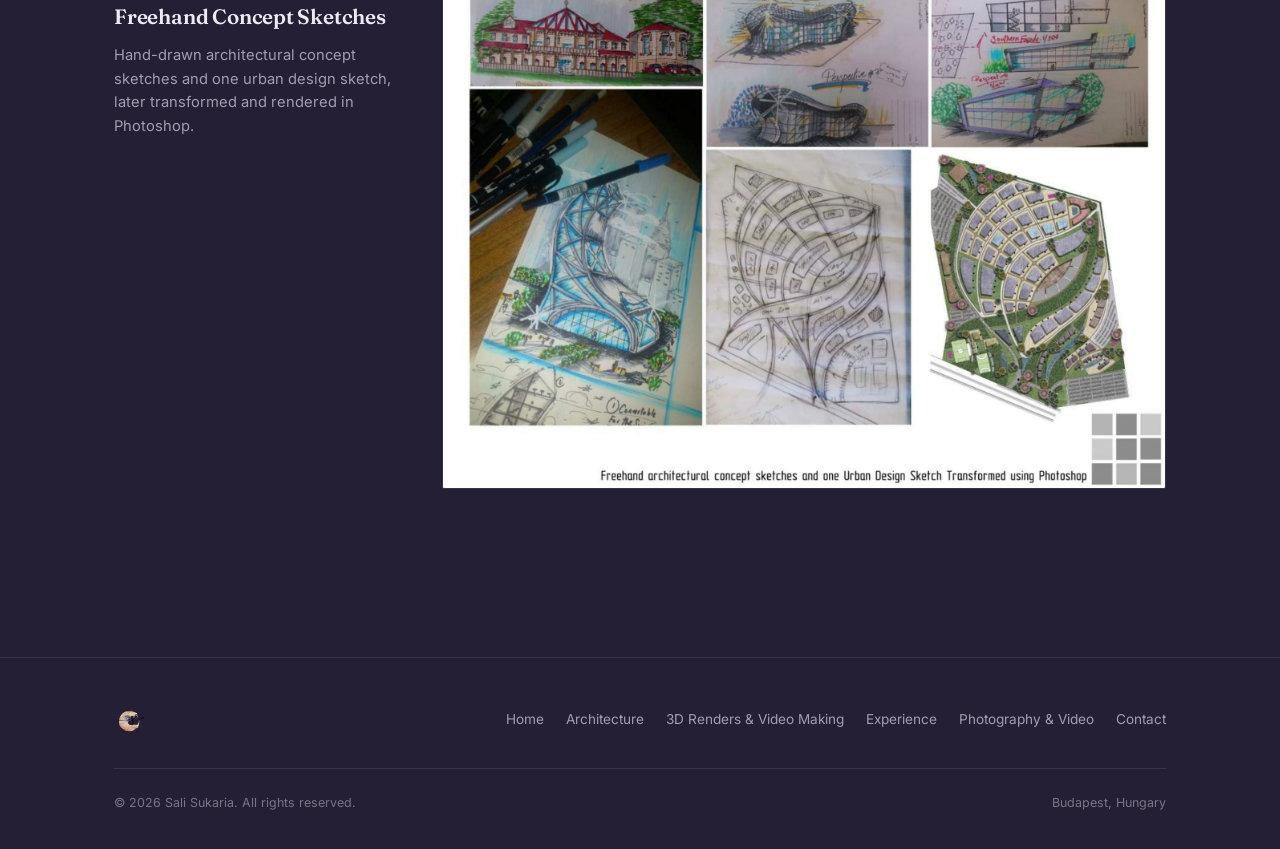
==== commit f8990f7b: "Add 3D Renders & Video Making page" ====
--- a/architecture.html
+++ b/architecture.html
@@ -6,6 +6,8 @@
 <title>Sali Sukaria — Portfolio</title>
 <link rel="preconnect" href="https://fonts.googleapis.com">
 <link href="https://fonts.googleapis.com/css2?family=Fraunces:opsz,wght@9..144,400;9..144,500;9..144,600&family=Cormorant+Garamond:ital,wght@0,500;0,600;1,500&family=Inter:wght@400;500;600&display=swap" rel="stylesheet">
+<link rel="icon" href="favicon.ico">
+<link rel="manifest" href="site.webmanifest">
 <link rel="stylesheet" href="style.css">
 </head>
 <body>
@@ -18,7 +20,7 @@
 		</a>
 		<button class="nav-toggle" aria-label="Toggle menu" aria-expanded="false">&#9776;</button>
 		<nav class="main-nav" aria-label="Primary">
-			<ul><li><a class="" href="index.html">Home</a></li><li><a class="is-active" href="architecture.html">Architecture</a></li><li><a class="" href="experience.html">Experience</a></li><li><a class="" href="photography.html">Photography & Video</a></li><li><a class="" href="contact.html">Contact</a></li></ul>
+			<ul><li><a class="" href="index.html">Home</a></li><li><a class="is-active" href="architecture.html">Architecture</a></li><li><a class="" href="renders.html">3D Renders &amp; Video Making</a></li><li><a class="" href="experience.html">Experience</a></li><li><a class="" href="photography.html">Photography & Video</a></li><li><a class="" href="contact.html">Contact</a></li></ul>
 		</nav>
 	</div>
 </header>
@@ -164,7 +166,7 @@
 				<img src="assets/img/logo/logo_mark_nav.png" alt="Sali Sukaria logo">
 			</a>
 			<nav class="footer-nav" aria-label="Footer">
-				<ul><li><a href="index.html">Home</a></li><li><a href="architecture.html">Architecture</a></li><li><a href="experience.html">Experience</a></li><li><a href="photography.html">Photography & Video</a></li><li><a href="contact.html">Contact</a></li></ul>
+				<ul><li><a href="index.html">Home</a></li><li><a href="architecture.html">Architecture</a></li><li><a href="renders.html">3D Renders &amp; Video Making</a></li><li><a href="experience.html">Experience</a></li><li><a href="photography.html">Photography & Video</a></li><li><a href="contact.html">Contact</a></li></ul>
 			</nav>
 		</div>
 		<div class="footer-meta">
--- a/style.css
+++ b/style.css
@@ -416,14 +416,20 @@
   grid-template-columns:repeat(4,1fr);
   gap:20px;
 }
-.grid--ig .instagram-media{
-  margin:0 !important;
-  width:100% !important;
-  min-width:0 !important;
-  min-height:340px;
+.grid--ig .ig-embed-wrap{
+  width:100%;
+  min-height:480px;
   background:var(--panel);
-  border:1px solid var(--line) !important;
+  border:1px solid var(--line);
   border-radius:var(--radius);
+  overflow:hidden;
+  position:relative;
+}
+.grid--ig .ig-embed-wrap iframe{
+  width:100%;
+  height:480px;
+  border:none;
+  display:block;
 }
 @media (max-width:980px){ .grid--ig{ grid-template-columns:repeat(2,1fr); } }
 @media (max-width:560px){ .grid--ig{ grid-template-columns:1fr; } }
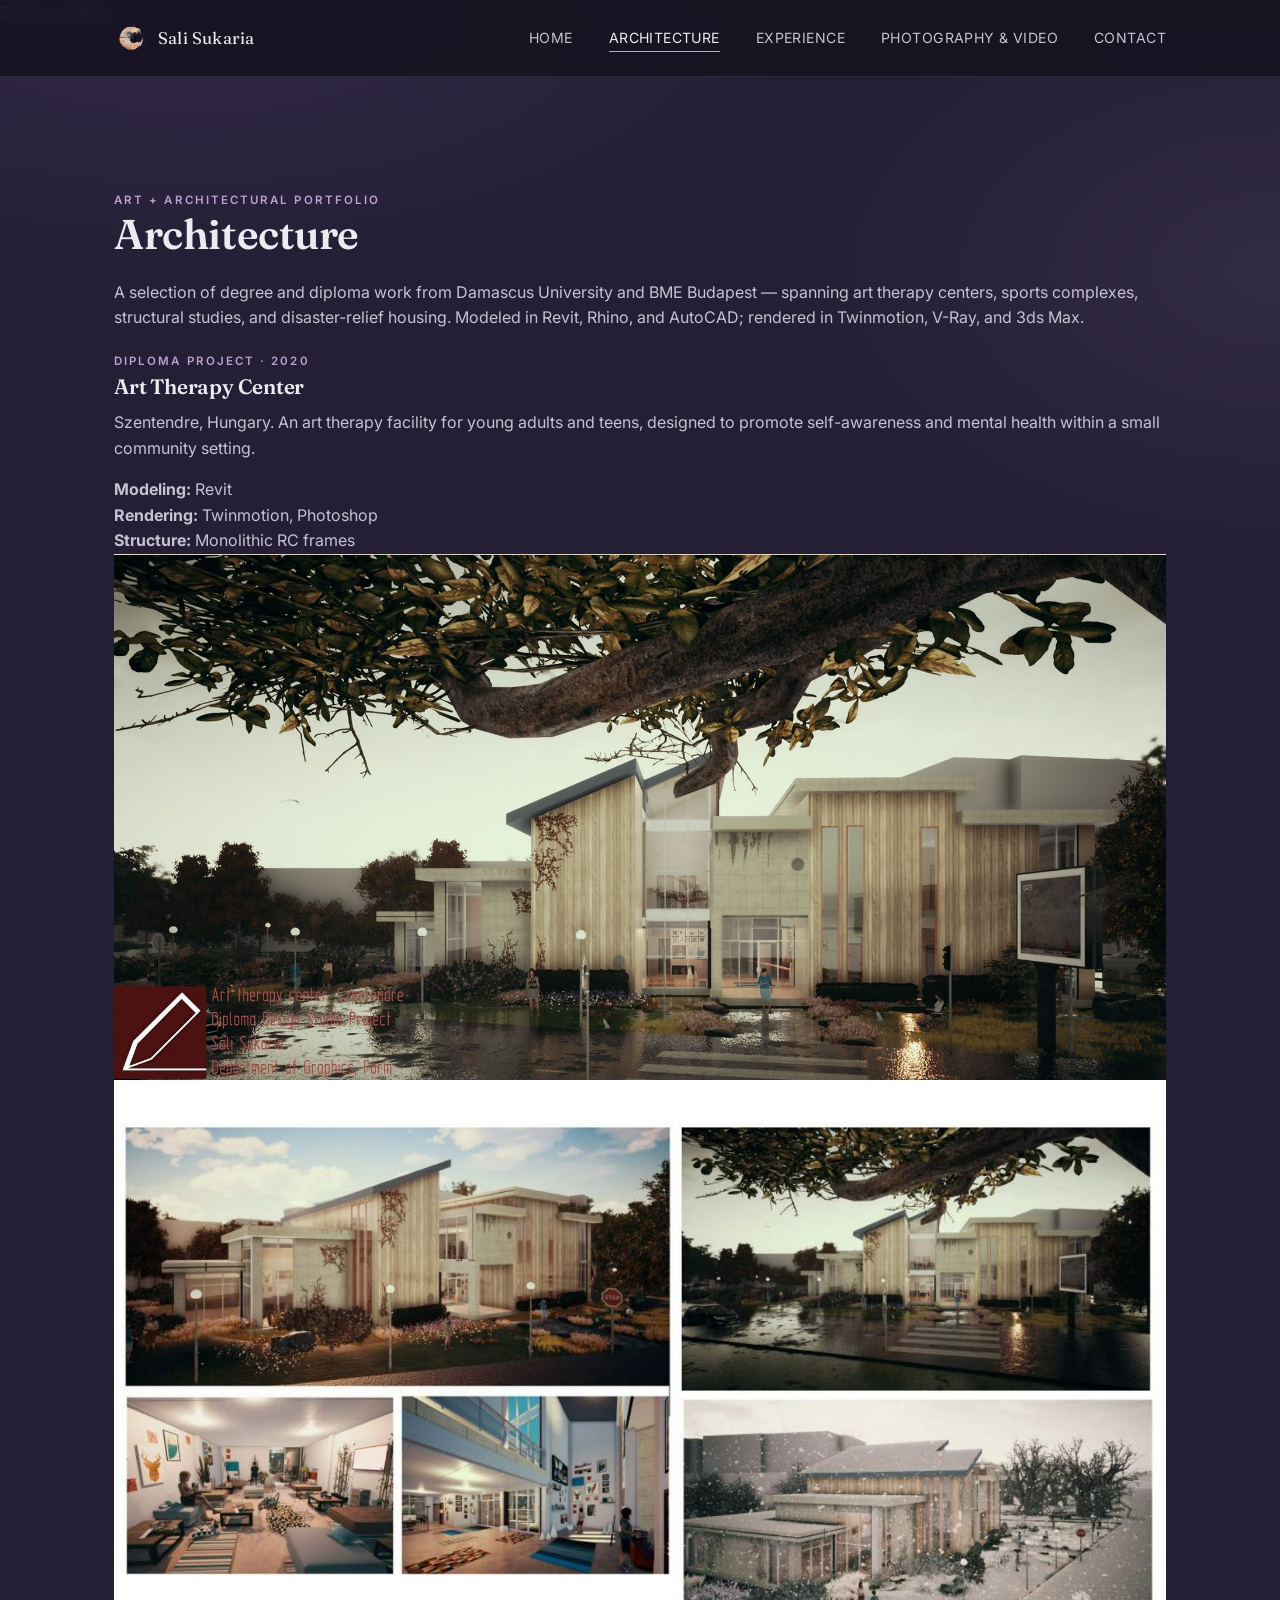
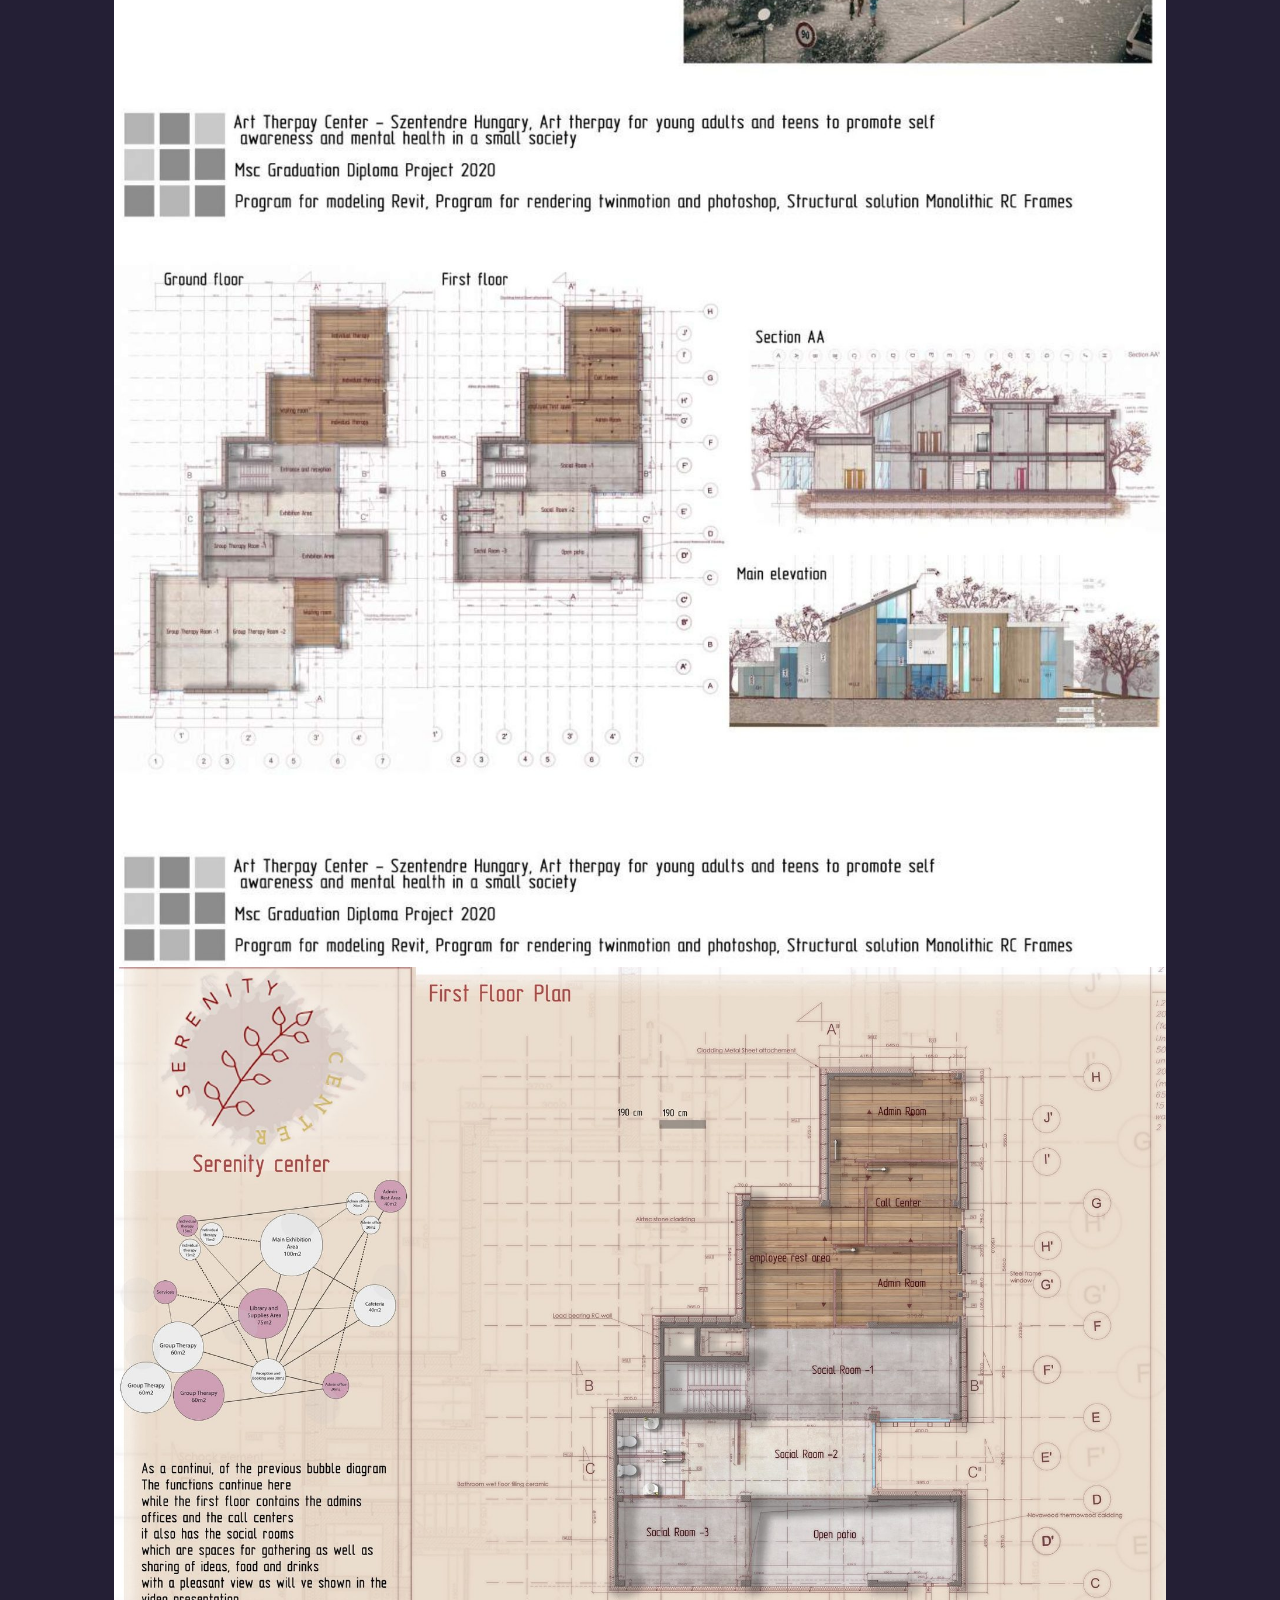
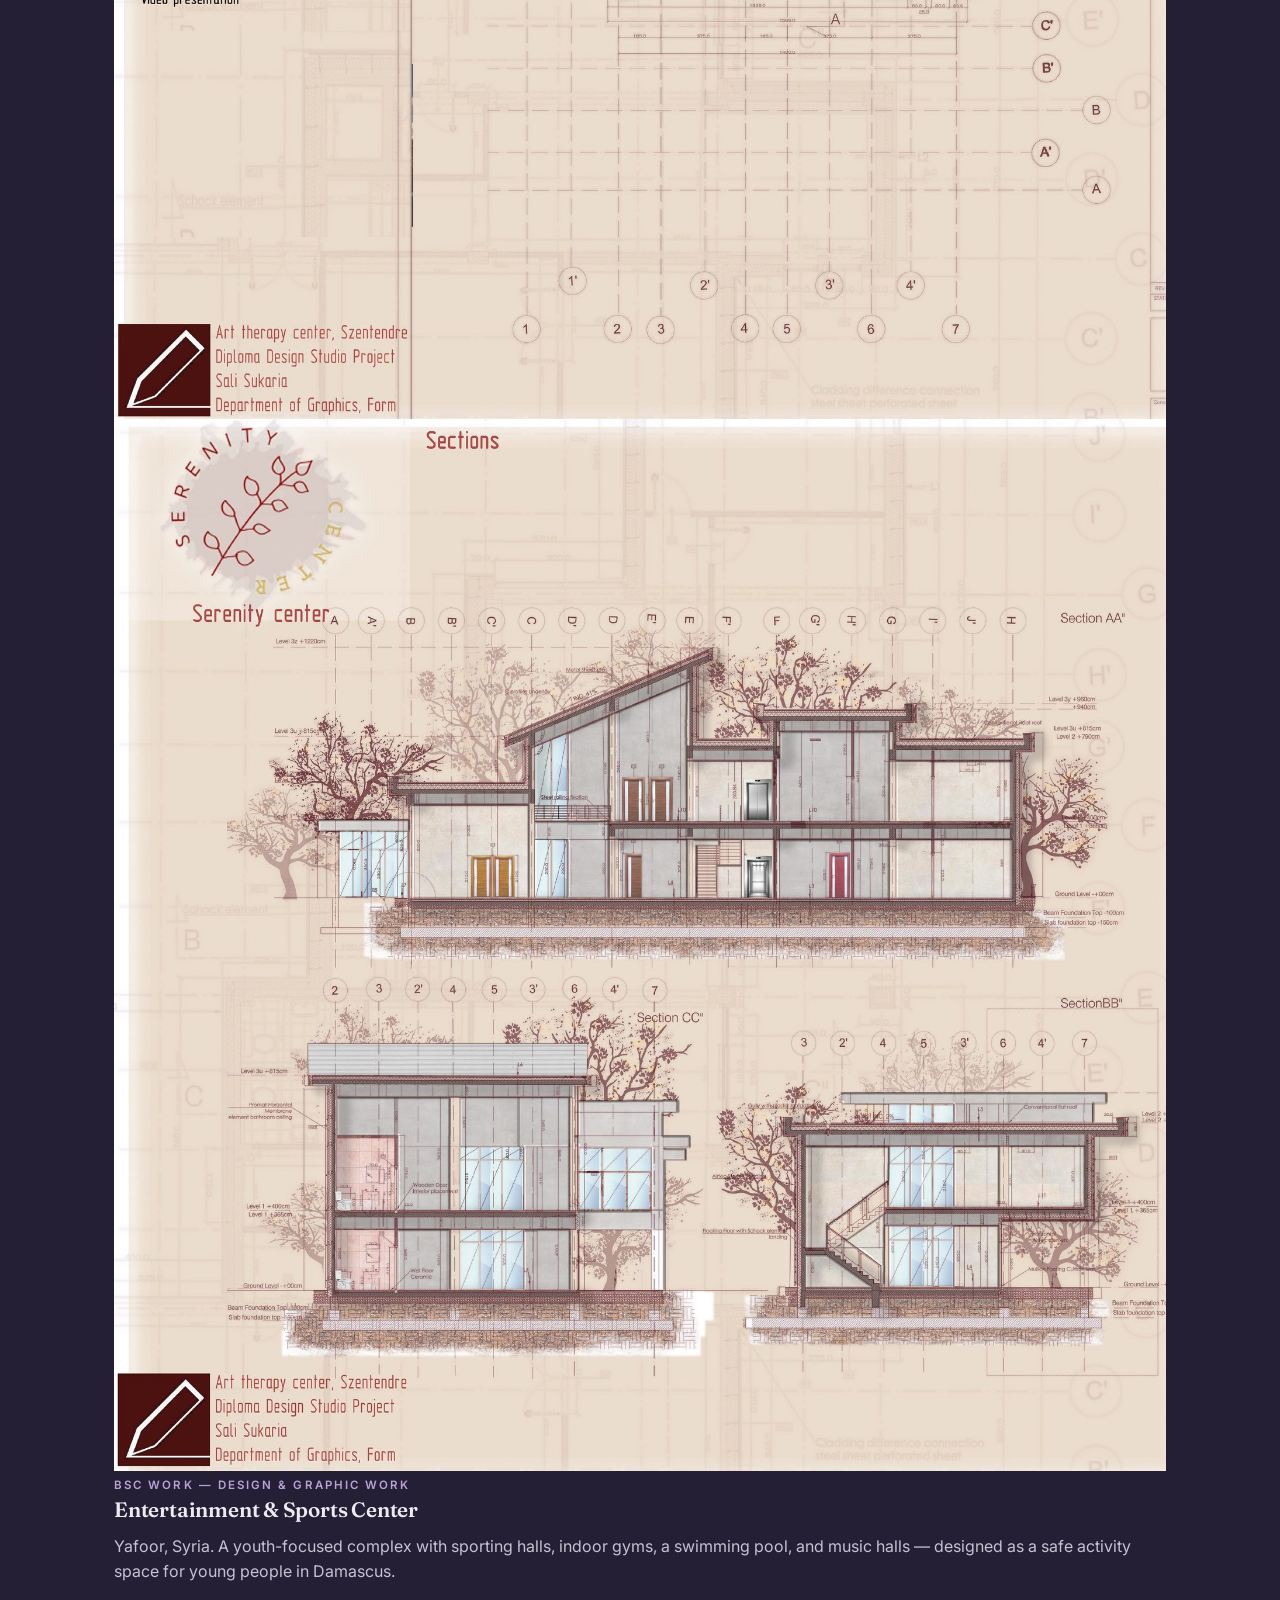
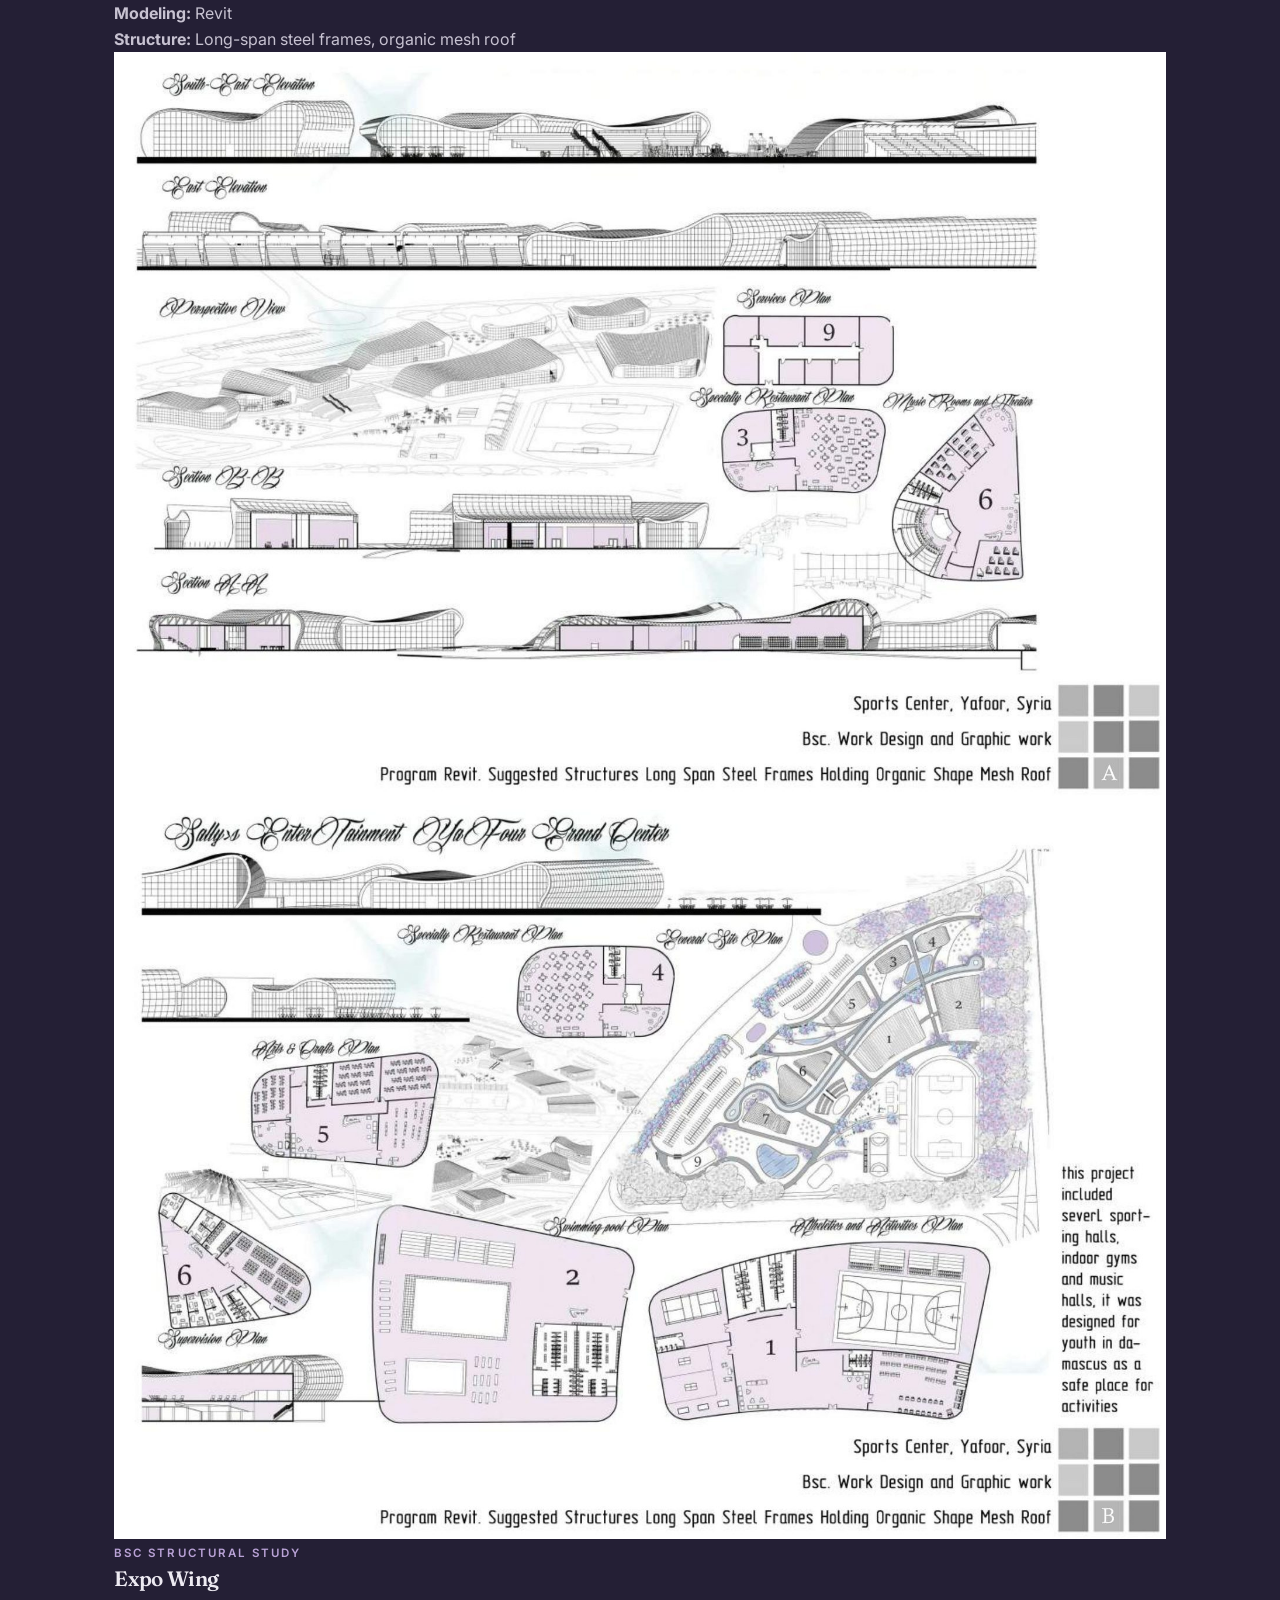
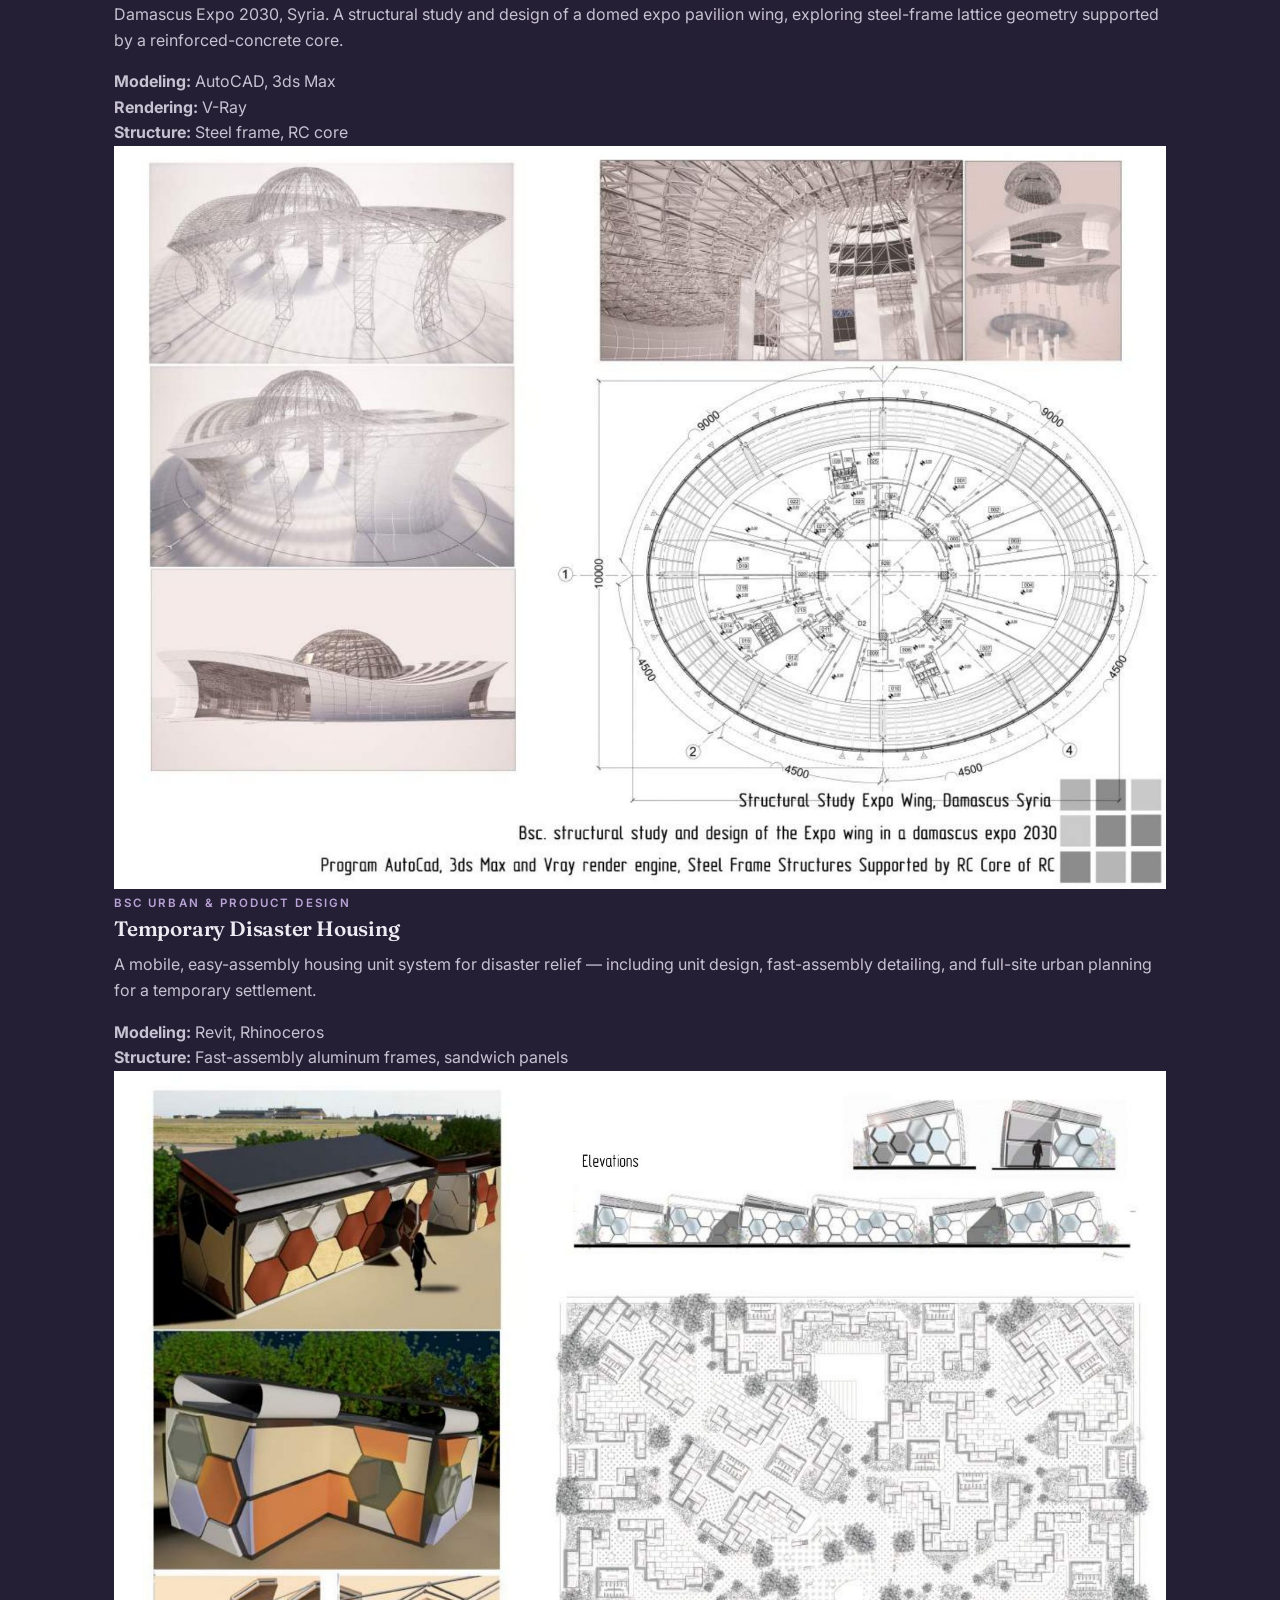
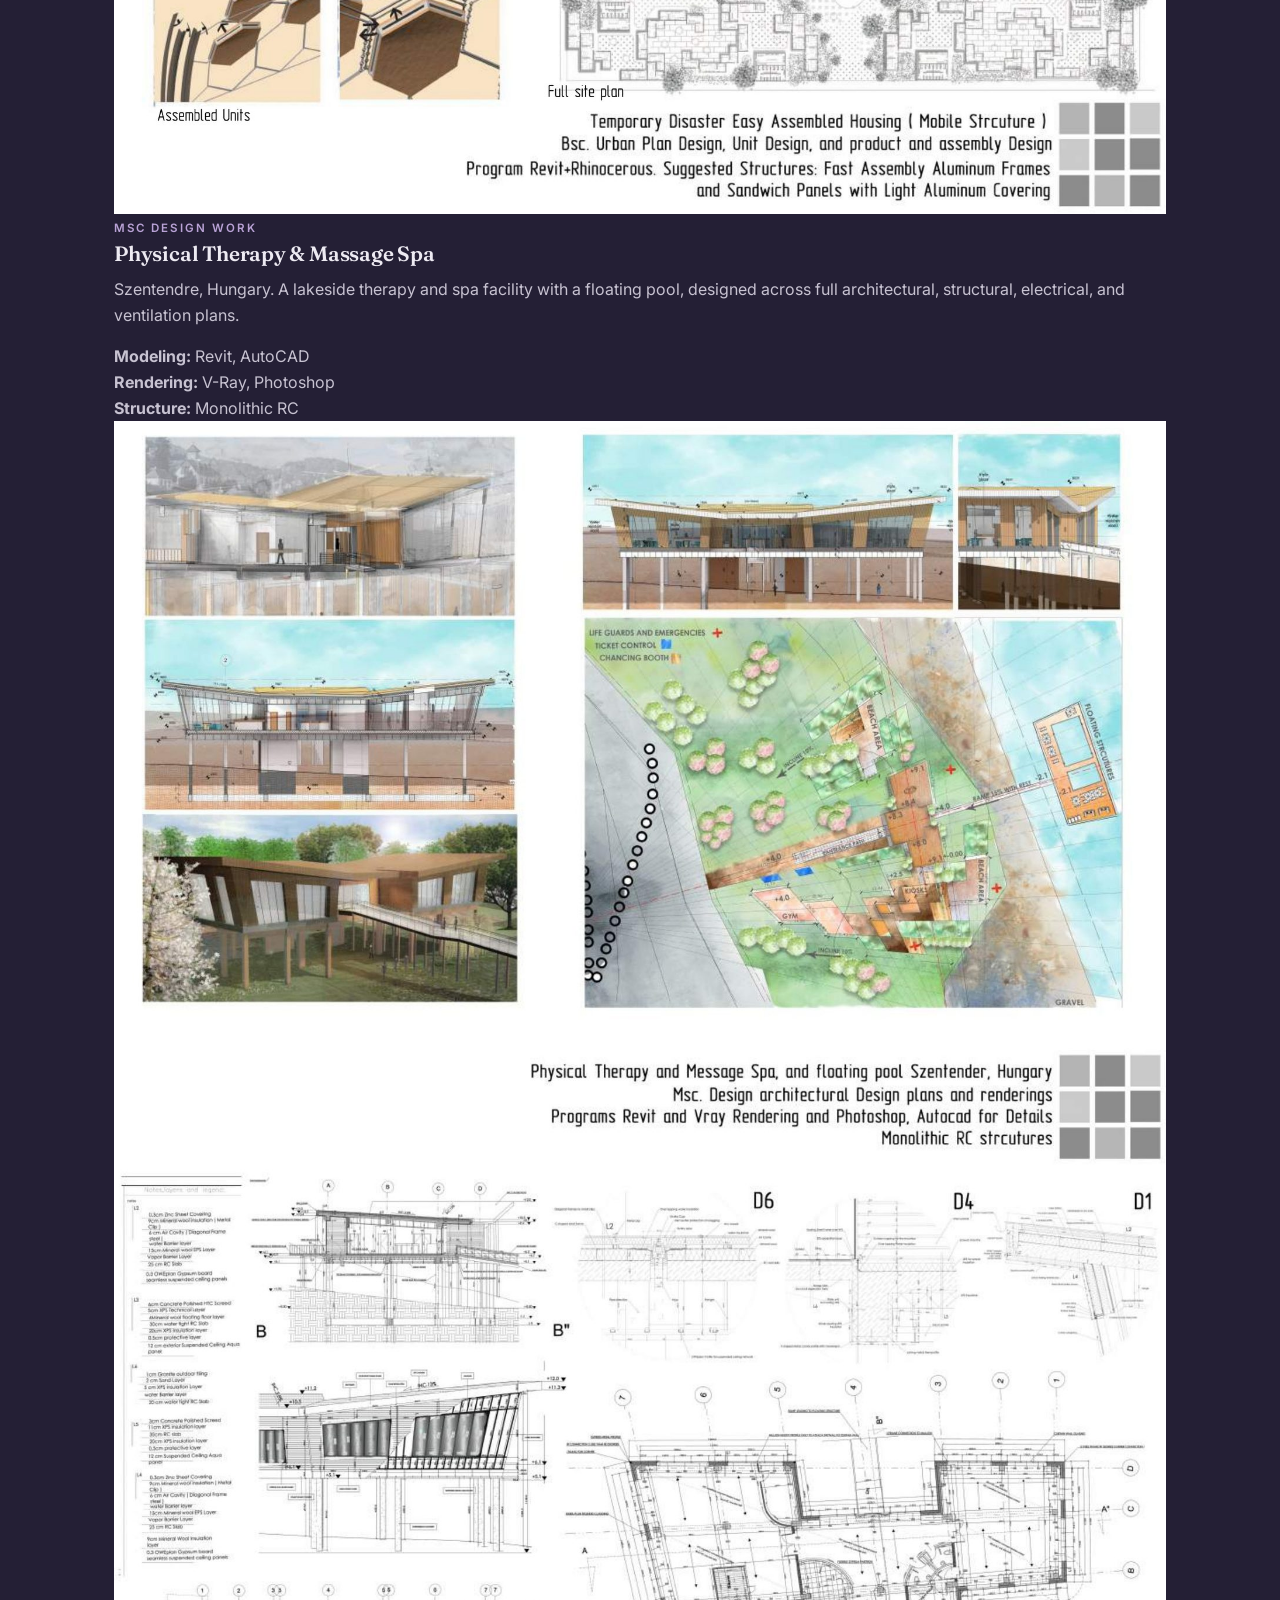
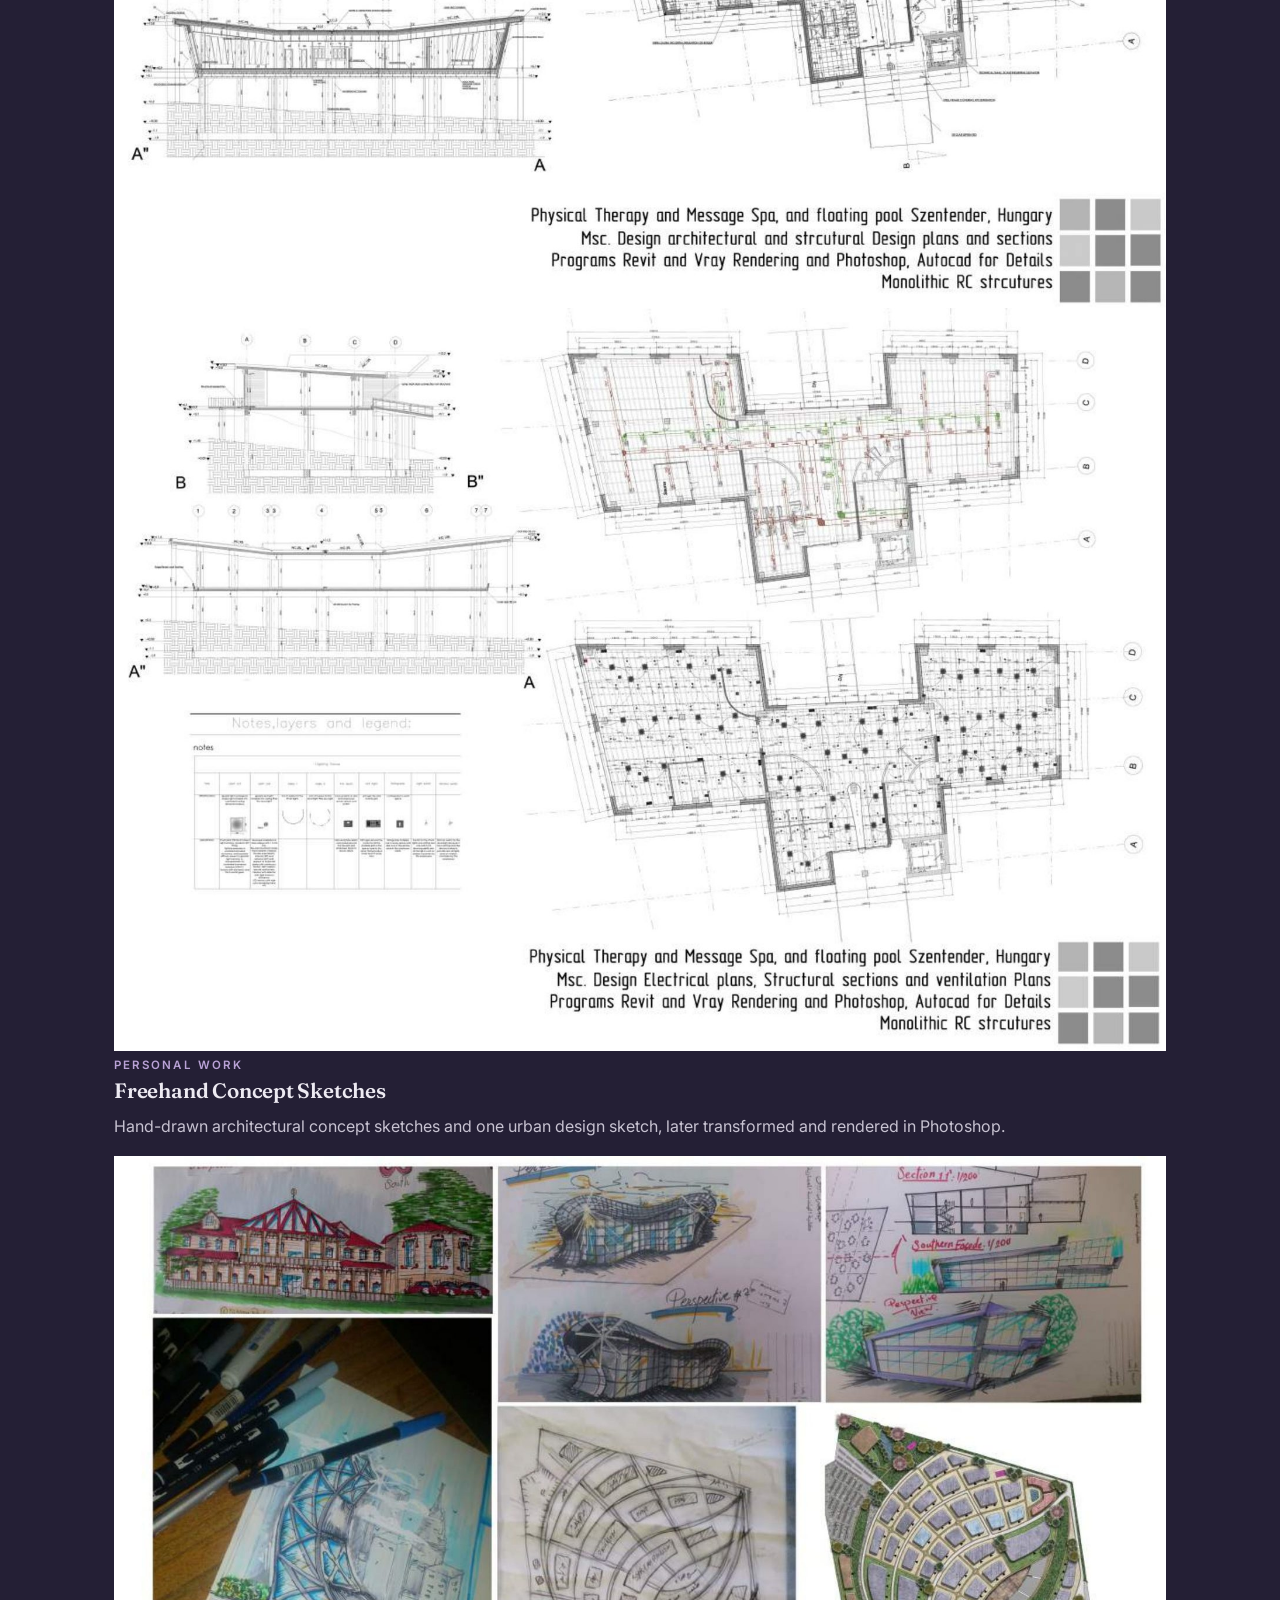
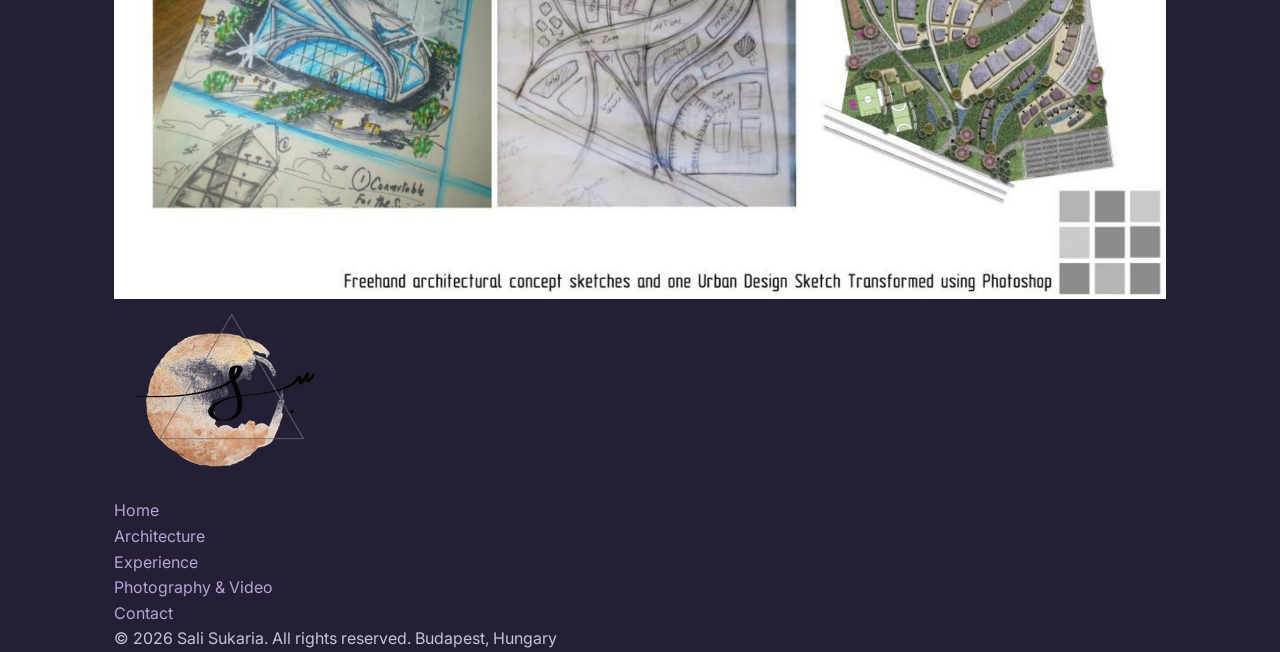
==== commit 3ff2ff05: "Fix mobile nav with inline styles" ====
--- a/architecture.html
+++ b/architecture.html
@@ -6,9 +6,21 @@
 <title>Sali Sukaria — Portfolio</title>
 <link rel="preconnect" href="https://fonts.googleapis.com">
 <link href="https://fonts.googleapis.com/css2?family=Fraunces:opsz,wght@9..144,400;9..144,500;9..144,600&family=Cormorant+Garamond:ital,wght@0,500;0,600;1,500&family=Inter:wght@400;500;600&display=swap" rel="stylesheet">
-<link rel="icon" href="favicon.ico">
+<link rel="icon" type="image/png" sizes="32x32" href="assets/favicon/favicon-32x32.png">
+<link rel="icon" type="image/png" sizes="16x16" href="assets/favicon/favicon-16x16.png">
+<link rel="apple-touch-icon" sizes="180x180" href="assets/favicon/apple-touch-icon.png">
+<link rel="icon" href="assets/favicon/favicon.ico">
 <link rel="manifest" href="site.webmanifest">
 <link rel="stylesheet" href="style.css">
+<style>
+@media (max-width:900px){
+  .main-nav{position:fixed!important;top:76px!important;left:0!important;right:0!important;bottom:0!important;background:#16121f!important;transform:translateX(100%)!important;transition:transform .3s ease!important;overflow-y:auto!important;z-index:9999!important;display:block!important;}
+  .main-nav.is-open{transform:translateX(0)!important;}
+  .main-nav ul{flex-direction:column!important;padding:1rem 0!important;gap:0!important;}
+  .main-nav a{display:block!important;padding:16px 24px!important;border-bottom:1px solid #333!important;color:#fff!important;}
+  .nav-toggle{display:block!important;z-index:10000!important;position:relative!important;}
+}
+</style>
 </head>
 <body>
 <a class="skip-link" href="#main">Skip to content</a>
@@ -20,7 +32,7 @@
 		</a>
 		<button class="nav-toggle" aria-label="Toggle menu" aria-expanded="false">&#9776;</button>
 		<nav class="main-nav" aria-label="Primary">
-			<ul><li><a class="" href="index.html">Home</a></li><li><a class="is-active" href="architecture.html">Architecture</a></li><li><a class="" href="renders.html">3D Renders &amp; Video Making</a></li><li><a class="" href="experience.html">Experience</a></li><li><a class="" href="photography.html">Photography & Video</a></li><li><a class="" href="contact.html">Contact</a></li></ul>
+			<ul><li><a class="" href="index.html">Home</a></li><li><a class="is-active" href="architecture.html">Architecture</a></li><li><a class="" href="experience.html">Experience</a></li><li><a class="" href="photography.html">Photography & Video</a></li><li><a class="" href="contact.html">Contact</a></li></ul>
 		</nav>
 	</div>
 </header>
@@ -166,7 +178,7 @@
 				<img src="assets/img/logo/logo_mark_nav.png" alt="Sali Sukaria logo">
 			</a>
 			<nav class="footer-nav" aria-label="Footer">
-				<ul><li><a href="index.html">Home</a></li><li><a href="architecture.html">Architecture</a></li><li><a href="renders.html">3D Renders &amp; Video Making</a></li><li><a href="experience.html">Experience</a></li><li><a href="photography.html">Photography & Video</a></li><li><a href="contact.html">Contact</a></li></ul>
+				<ul><li><a href="index.html">Home</a></li><li><a href="architecture.html">Architecture</a></li><li><a href="experience.html">Experience</a></li><li><a href="photography.html">Photography & Video</a></li><li><a href="contact.html">Contact</a></li></ul>
 			</nav>
 		</div>
 		<div class="footer-meta">
--- a/style.css
+++ b/style.css
@@ -168,13 +168,14 @@
   font-size:1.6rem; line-height:1;
 }
 
-@media (max-width: 760px){
+@media (max-width: 900px){
   .main-nav{
     position:fixed; top:76px; left:0; right:0; bottom:0;
     background:var(--bg);
     transform:translateX(100%);
     transition:transform .3s ease;
     overflow-y:auto;
+    z-index:200;
   }
   .main-nav.is-open{ transform:translateX(0); }
   .main-nav ul{ flex-direction:column; gap:0; padding:1rem 0; }
@@ -190,8 +191,6 @@
   display:flex; flex-direction:column; justify-content:center;
   padding-top:120px; padding-bottom:80px;
   position:relative;
-  overflow:hidden;
-}
 .hero::before{
   content:"";
   position:absolute; inset:0;
@@ -287,8 +286,6 @@
 }
 .arch-feature-media{
   border-radius:var(--radius);
-  overflow:hidden;
-  border:1px solid var(--line);
   aspect-ratio:4/3;
 }
 .arch-feature-media img{ width:100%; height:100%; object-fit:cover; }
@@ -321,16 +318,12 @@
   background:linear-gradient(160deg, var(--panel) 0%, #251f38 100%);
   border:1px solid var(--line);
   border-radius:var(--radius);
-  overflow:hidden;
-  transition:border-color .3s ease, transform .3s cubic-bezier(.34,1.56,.64,1), box-shadow .3s ease;
 }
 .card:hover{
   border-color:var(--line-strong);
   transform:translateY(-6px);
   box-shadow:0 16px 36px rgba(0,0,0,0.35), 0 0 0 1px rgba(169,143,196,0.15);
 }
-.card-media{ aspect-ratio:4/3; overflow:hidden; background:#0e0c14; }
-.card-media img,.card-media video{ width:100%; height:100%; object-fit:cover; transition:transform .5s ease; }
 .card:hover .card-media img{ transform:scale(1.04); }
 .card-body{ padding:22px 24px 26px; }
 .card-body h3{ margin-bottom:6px; }
@@ -416,20 +409,14 @@
   grid-template-columns:repeat(4,1fr);
   gap:20px;
 }
-.grid--ig .ig-embed-wrap{
-  width:100%;
-  min-height:480px;
+.grid--ig .instagram-media{
+  margin:0 !important;
+  width:100% !important;
+  min-width:0 !important;
+  min-height:340px;
   background:var(--panel);
-  border:1px solid var(--line);
+  border:1px solid var(--line) !important;
   border-radius:var(--radius);
-  overflow:hidden;
-  position:relative;
-}
-.grid--ig .ig-embed-wrap iframe{
-  width:100%;
-  height:480px;
-  border:none;
-  display:block;
 }
 @media (max-width:980px){ .grid--ig{ grid-template-columns:repeat(2,1fr); } }
 @media (max-width:560px){ .grid--ig{ grid-template-columns:1fr; } }
@@ -469,8 +456,6 @@
 .masonry-item{
   position:relative;
   border-radius:var(--radius);
-  overflow:hidden;
-  background:var(--panel);
   border:1px solid var(--line);
   cursor:pointer;
 }
@@ -503,8 +488,6 @@
 .video-block{
   position:relative;
   border-radius:var(--radius);
-  overflow:hidden;
-  background:#000;
   border:1px solid var(--line);
 }
 .video-block video{ width:100%; display:block; }
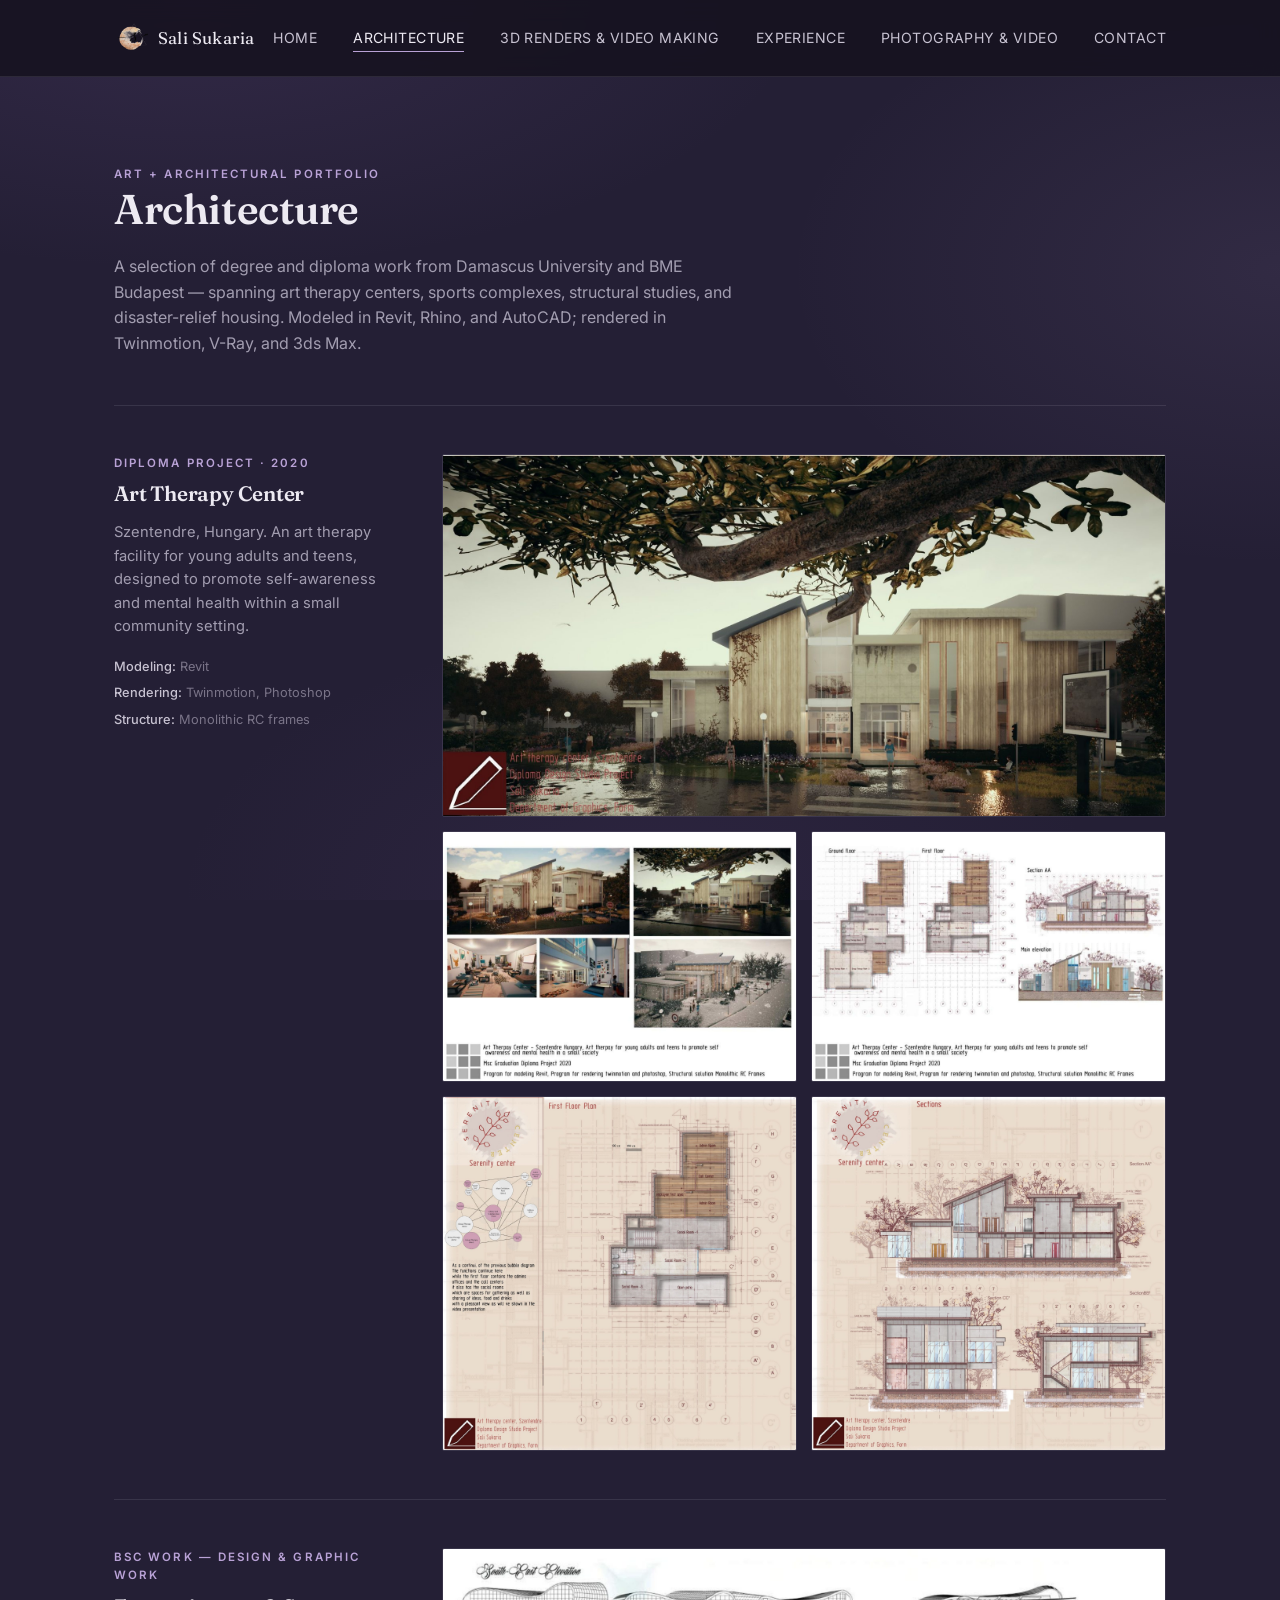
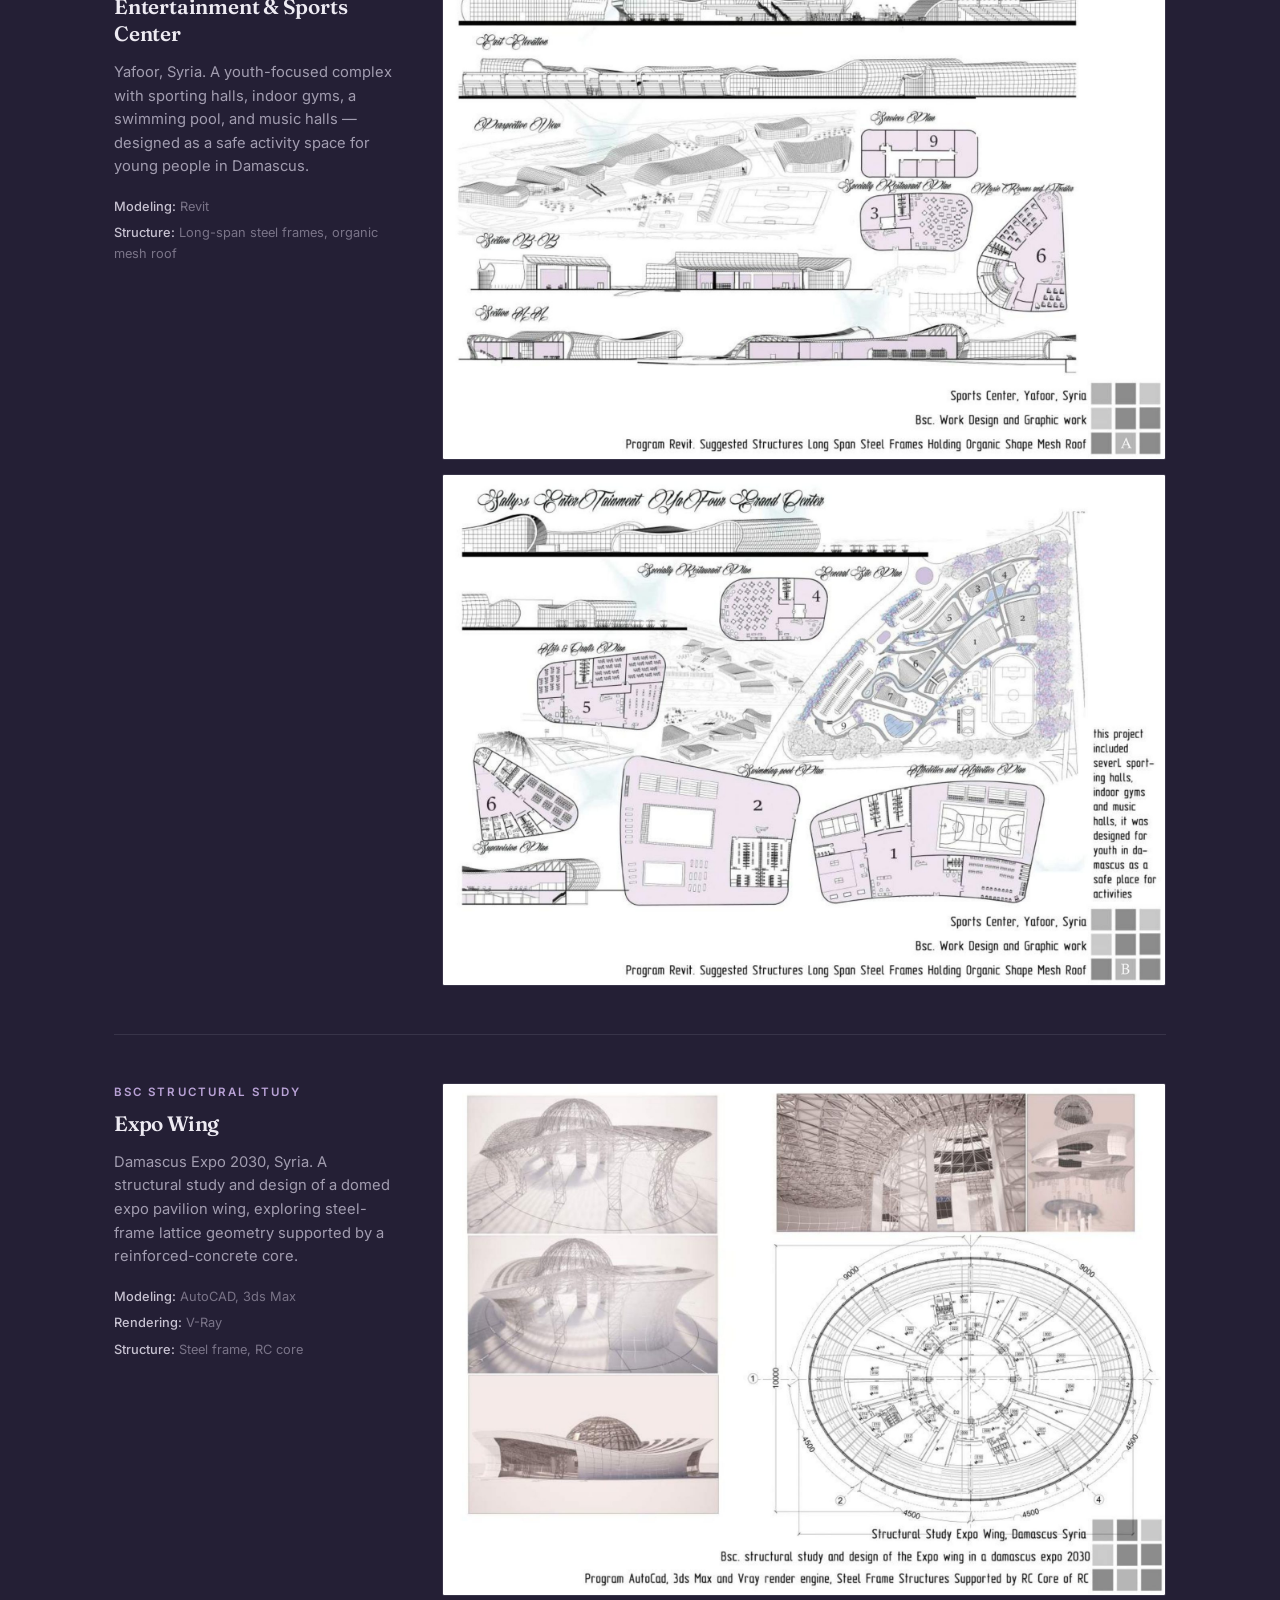
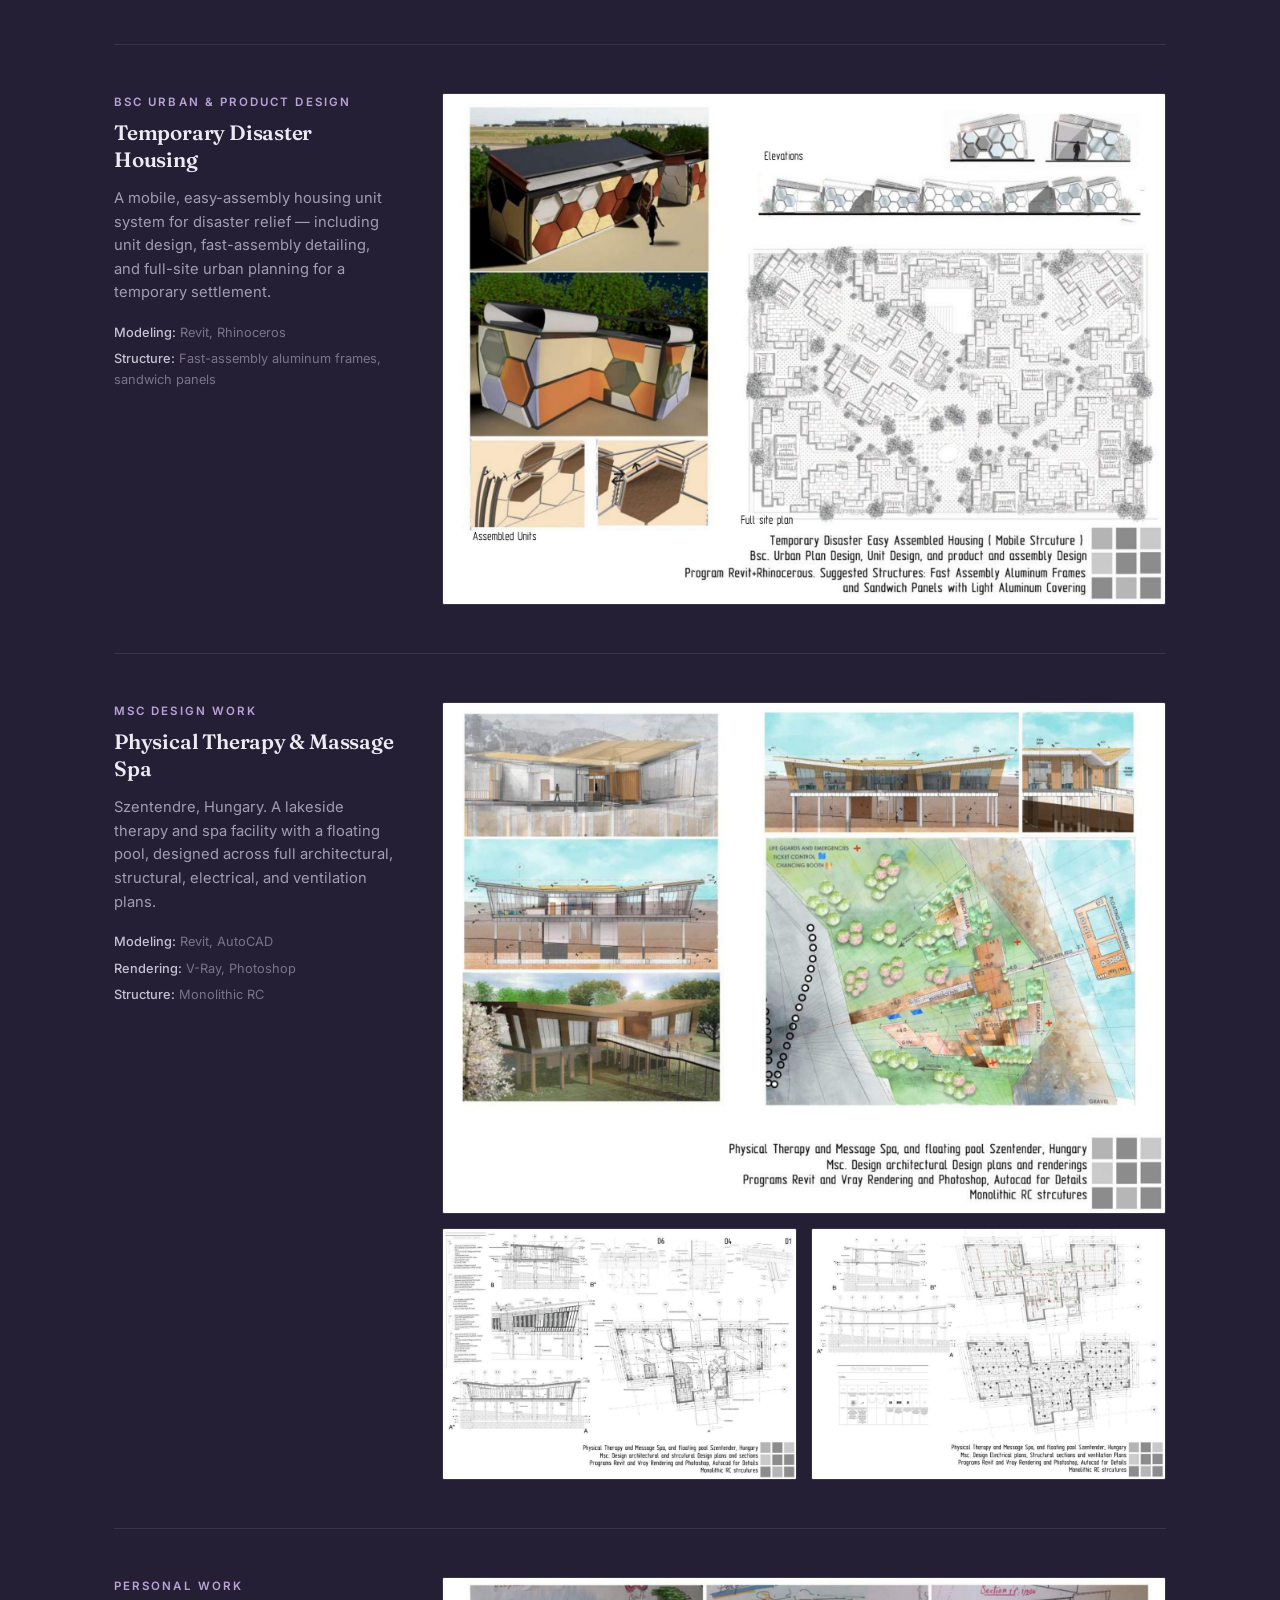
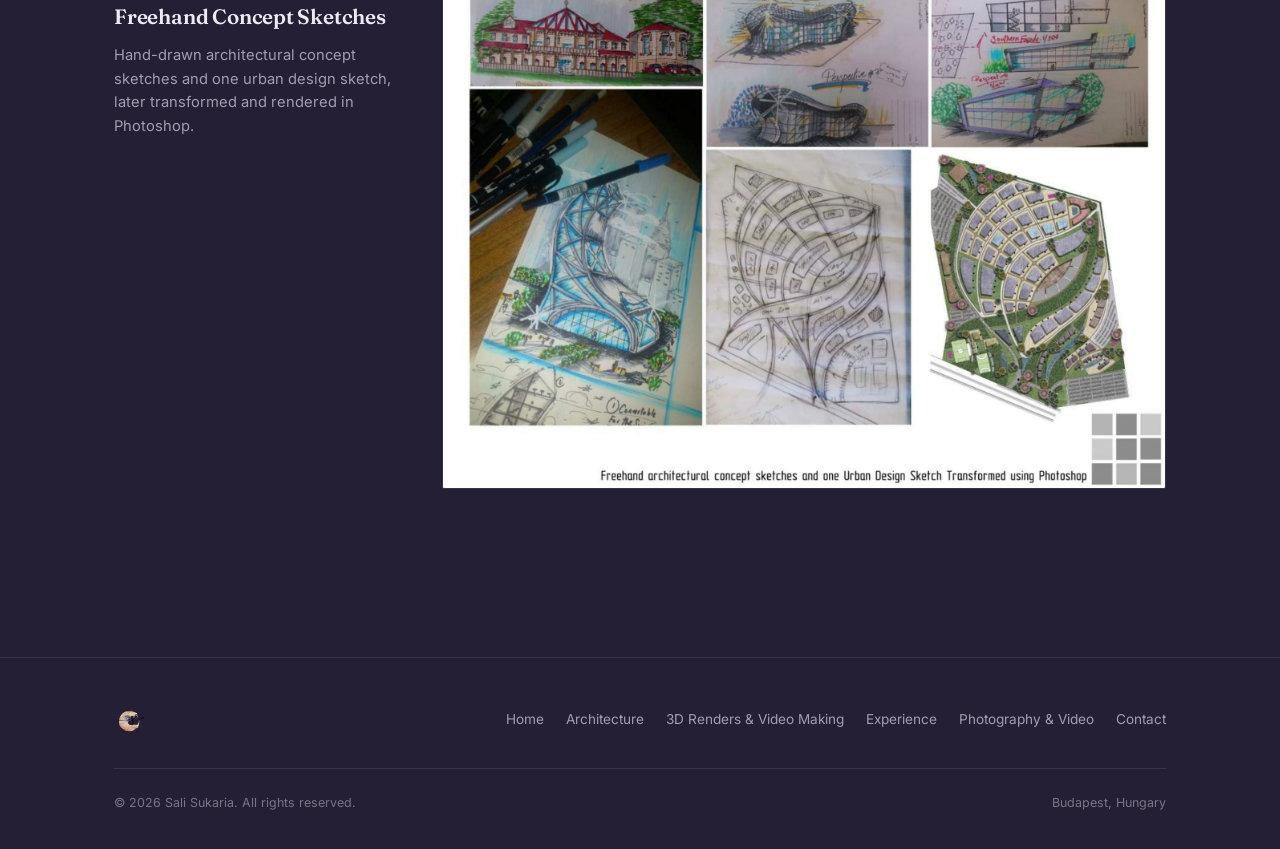
==== commit f44826e7: "Restore all pages to last good state before mobile nav attempts" ====
--- a/architecture.html
+++ b/architecture.html
@@ -6,21 +6,9 @@
 <title>Sali Sukaria — Portfolio</title>
 <link rel="preconnect" href="https://fonts.googleapis.com">
 <link href="https://fonts.googleapis.com/css2?family=Fraunces:opsz,wght@9..144,400;9..144,500;9..144,600&family=Cormorant+Garamond:ital,wght@0,500;0,600;1,500&family=Inter:wght@400;500;600&display=swap" rel="stylesheet">
-<link rel="icon" type="image/png" sizes="32x32" href="assets/favicon/favicon-32x32.png">
-<link rel="icon" type="image/png" sizes="16x16" href="assets/favicon/favicon-16x16.png">
-<link rel="apple-touch-icon" sizes="180x180" href="assets/favicon/apple-touch-icon.png">
-<link rel="icon" href="assets/favicon/favicon.ico">
+<link rel="icon" href="favicon.ico">
 <link rel="manifest" href="site.webmanifest">
 <link rel="stylesheet" href="style.css">
-<style>
-@media (max-width:900px){
-  .main-nav{position:fixed!important;top:76px!important;left:0!important;right:0!important;bottom:0!important;background:#16121f!important;transform:translateX(100%)!important;transition:transform .3s ease!important;overflow-y:auto!important;z-index:9999!important;display:block!important;}
-  .main-nav.is-open{transform:translateX(0)!important;}
-  .main-nav ul{flex-direction:column!important;padding:1rem 0!important;gap:0!important;}
-  .main-nav a{display:block!important;padding:16px 24px!important;border-bottom:1px solid #333!important;color:#fff!important;}
-  .nav-toggle{display:block!important;z-index:10000!important;position:relative!important;}
-}
-</style>
 </head>
 <body>
 <a class="skip-link" href="#main">Skip to content</a>
@@ -32,7 +20,7 @@
 		</a>
 		<button class="nav-toggle" aria-label="Toggle menu" aria-expanded="false">&#9776;</button>
 		<nav class="main-nav" aria-label="Primary">
-			<ul><li><a class="" href="index.html">Home</a></li><li><a class="is-active" href="architecture.html">Architecture</a></li><li><a class="" href="experience.html">Experience</a></li><li><a class="" href="photography.html">Photography & Video</a></li><li><a class="" href="contact.html">Contact</a></li></ul>
+			<ul><li><a class="" href="index.html">Home</a></li><li><a class="is-active" href="architecture.html">Architecture</a></li><li><a class="" href="renders.html">3D Renders &amp; Video Making</a></li><li><a class="" href="experience.html">Experience</a></li><li><a class="" href="photography.html">Photography & Video</a></li><li><a class="" href="contact.html">Contact</a></li></ul>
 		</nav>
 	</div>
 </header>
@@ -178,7 +166,7 @@
 				<img src="assets/img/logo/logo_mark_nav.png" alt="Sali Sukaria logo">
 			</a>
 			<nav class="footer-nav" aria-label="Footer">
-				<ul><li><a href="index.html">Home</a></li><li><a href="architecture.html">Architecture</a></li><li><a href="experience.html">Experience</a></li><li><a href="photography.html">Photography & Video</a></li><li><a href="contact.html">Contact</a></li></ul>
+				<ul><li><a href="index.html">Home</a></li><li><a href="architecture.html">Architecture</a></li><li><a href="renders.html">3D Renders &amp; Video Making</a></li><li><a href="experience.html">Experience</a></li><li><a href="photography.html">Photography & Video</a></li><li><a href="contact.html">Contact</a></li></ul>
 			</nav>
 		</div>
 		<div class="footer-meta">
--- a/style.css
+++ b/style.css
@@ -168,14 +168,13 @@
   font-size:1.6rem; line-height:1;
 }
 
-@media (max-width: 900px){
+@media (max-width: 760px){
   .main-nav{
     position:fixed; top:76px; left:0; right:0; bottom:0;
     background:var(--bg);
     transform:translateX(100%);
     transition:transform .3s ease;
     overflow-y:auto;
-    z-index:200;
   }
   .main-nav.is-open{ transform:translateX(0); }
   .main-nav ul{ flex-direction:column; gap:0; padding:1rem 0; }
@@ -191,16 +190,29 @@
   display:flex; flex-direction:column; justify-content:center;
   padding-top:120px; padding-bottom:80px;
   position:relative;
+  overflow:hidden;
+}
+.hero-bg-image{
+  position:absolute; inset:0;
+  background-image:url('assets/img/architecture/hero_bg_render.jpg');
+  background-size:cover;
+  background-position:center;
+  opacity:0.80;
+  pointer-events:none;
+  z-index:0;
+}
 .hero::before{
   content:"";
   position:absolute; inset:0;
   background:
     radial-gradient(ellipse 60% 50% at 80% 10%, rgba(107,78,142,0.25), transparent 60%),
-    radial-gradient(ellipse 50% 40% at 10% 90%, rgba(169,143,196,0.10), transparent 60%);
+    radial-gradient(ellipse 50% 40% at 10% 90%, rgba(169,143,196,0.10), transparent 60%),
+    linear-gradient(180deg, rgba(36,31,53,0.55) 0%, rgba(36,31,53,0.85) 100%);
   pointer-events:none;
+  z-index:1;
 }
 .hero-inner{
-  position:relative; z-index:1;
+  position:relative; z-index:2;
   max-width:760px;
 }
 /* (hero logo stage removed — logo now appears alongside Architecture section) */
@@ -286,6 +298,8 @@
 }
 .arch-feature-media{
   border-radius:var(--radius);
+  overflow:hidden;
+  border:1px solid var(--line);
   aspect-ratio:4/3;
 }
 .arch-feature-media img{ width:100%; height:100%; object-fit:cover; }
@@ -318,12 +332,16 @@
   background:linear-gradient(160deg, var(--panel) 0%, #251f38 100%);
   border:1px solid var(--line);
   border-radius:var(--radius);
+  overflow:hidden;
+  transition:border-color .3s ease, transform .3s cubic-bezier(.34,1.56,.64,1), box-shadow .3s ease;
 }
 .card:hover{
   border-color:var(--line-strong);
   transform:translateY(-6px);
   box-shadow:0 16px 36px rgba(0,0,0,0.35), 0 0 0 1px rgba(169,143,196,0.15);
 }
+.card-media{ aspect-ratio:4/3; overflow:hidden; background:#0e0c14; }
+.card-media img,.card-media video{ width:100%; height:100%; object-fit:cover; transition:transform .5s ease; }
 .card:hover .card-media img{ transform:scale(1.04); }
 .card-body{ padding:22px 24px 26px; }
 .card-body h3{ margin-bottom:6px; }
@@ -409,14 +427,20 @@
   grid-template-columns:repeat(4,1fr);
   gap:20px;
 }
-.grid--ig .instagram-media{
-  margin:0 !important;
-  width:100% !important;
-  min-width:0 !important;
-  min-height:340px;
+.grid--ig .ig-embed-wrap{
+  width:100%;
+  min-height:480px;
   background:var(--panel);
-  border:1px solid var(--line) !important;
+  border:1px solid var(--line);
   border-radius:var(--radius);
+  overflow:hidden;
+  position:relative;
+}
+.grid--ig .ig-embed-wrap iframe{
+  width:100%;
+  height:480px;
+  border:none;
+  display:block;
 }
 @media (max-width:980px){ .grid--ig{ grid-template-columns:repeat(2,1fr); } }
 @media (max-width:560px){ .grid--ig{ grid-template-columns:1fr; } }
@@ -456,6 +480,8 @@
 .masonry-item{
   position:relative;
   border-radius:var(--radius);
+  overflow:hidden;
+  background:var(--panel);
   border:1px solid var(--line);
   cursor:pointer;
 }
@@ -488,6 +514,8 @@
 .video-block{
   position:relative;
   border-radius:var(--radius);
+  overflow:hidden;
+  background:#000;
   border:1px solid var(--line);
 }
 .video-block video{ width:100%; display:block; }
@@ -630,6 +658,15 @@
 .reveal{ opacity:0; transform:translateY(18px); transition:opacity .6s ease, transform .6s ease; }
 .reveal.is-visible{ opacity:1; transform:none; }
 
+.hero-name{
+  opacity:0;
+  transform:translateX(-32px);
+  animation:fadeInLeft 0.9s ease 0.2s forwards;
+}
+@keyframes fadeInLeft{
+  to{ opacity:1; transform:translateX(0); }
+}
+
 @media (prefers-reduced-motion: reduce){
   *{ animation-duration:0.01ms !important; transition-duration:0.01ms !important; scroll-behavior:auto !important; }
 }
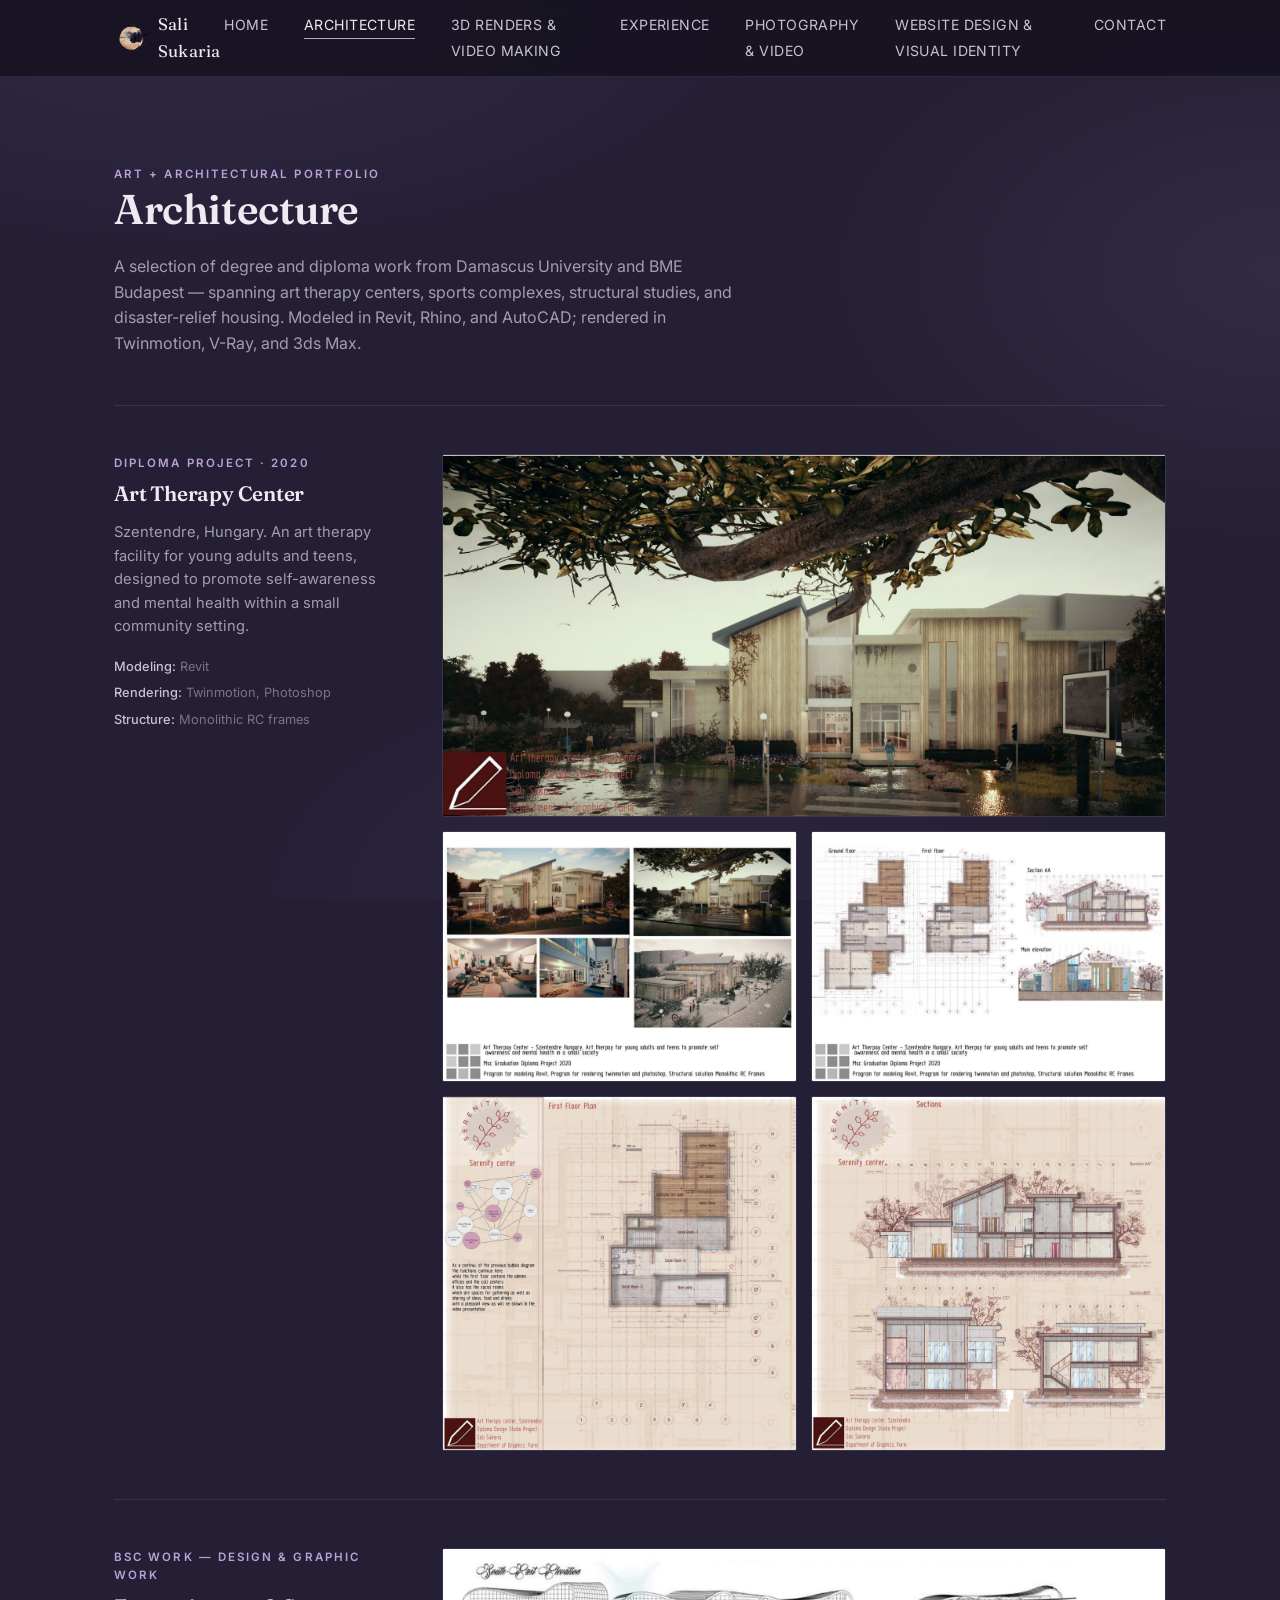
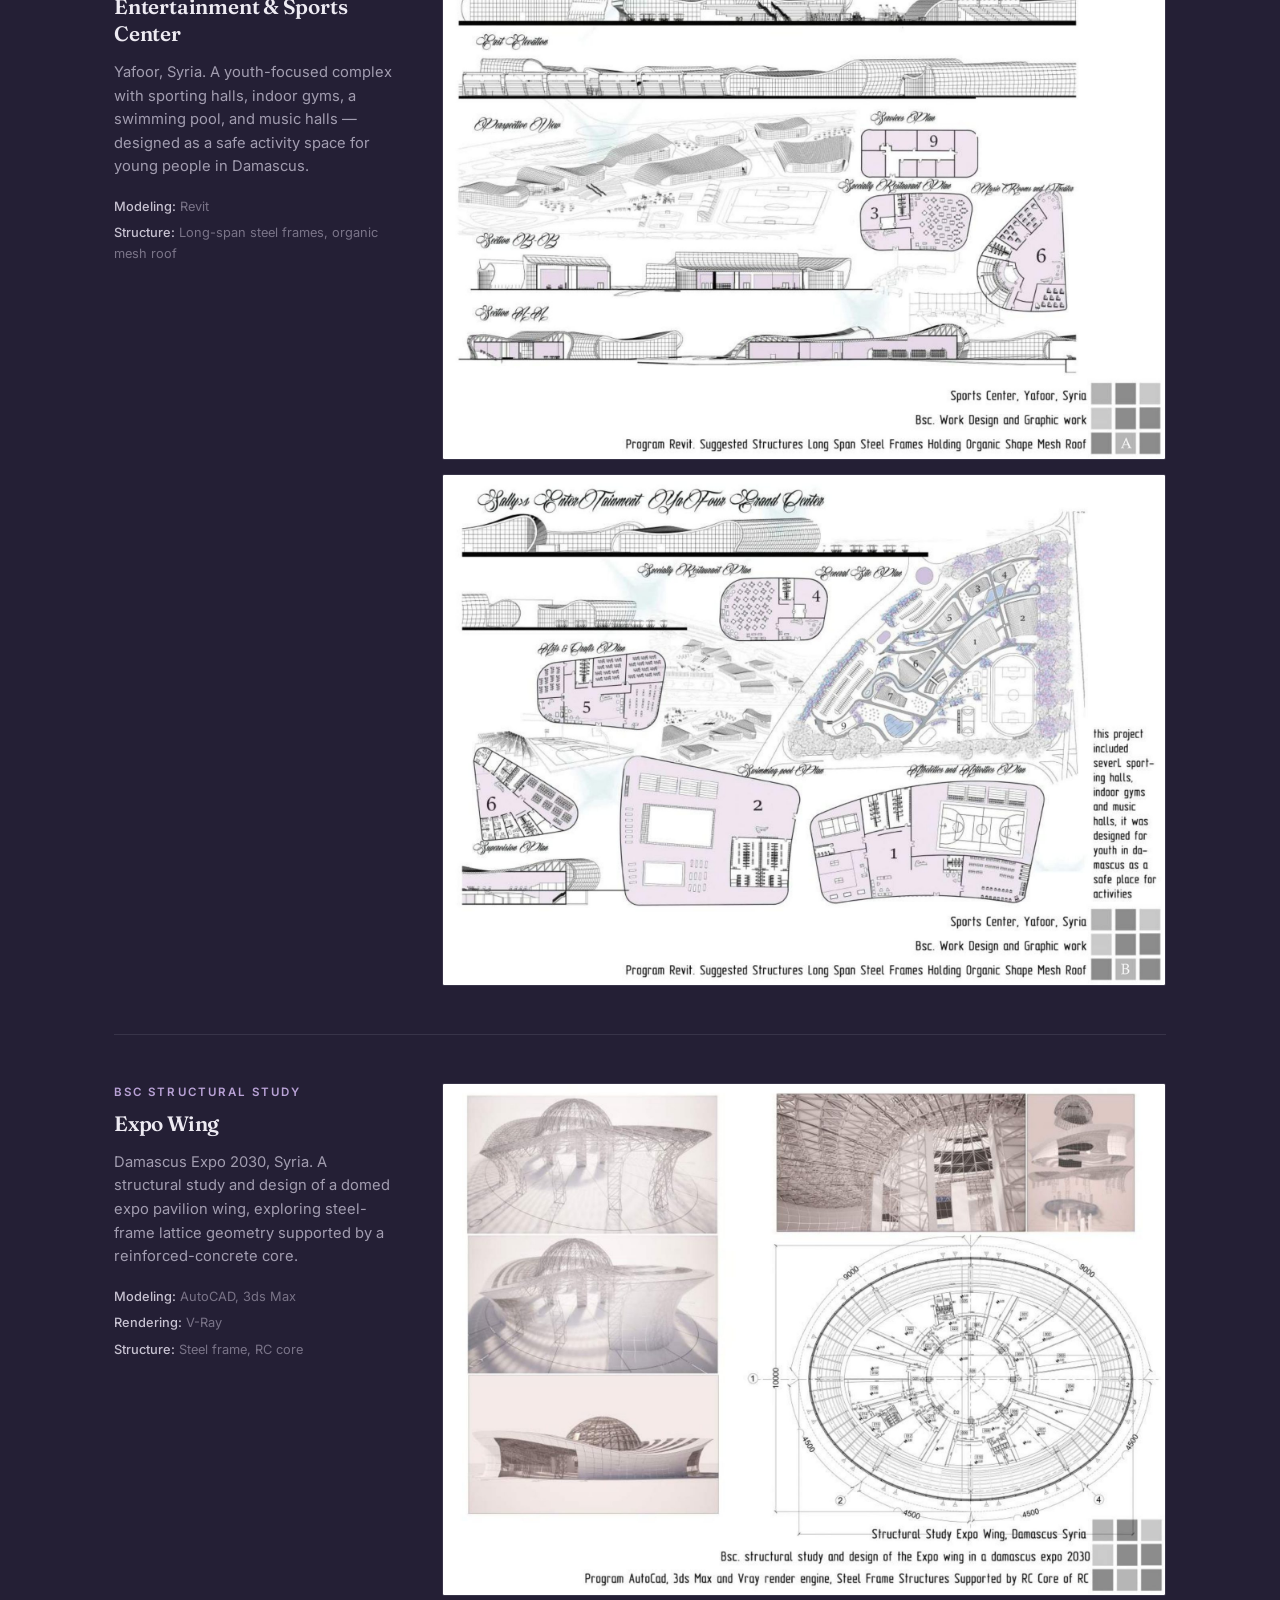
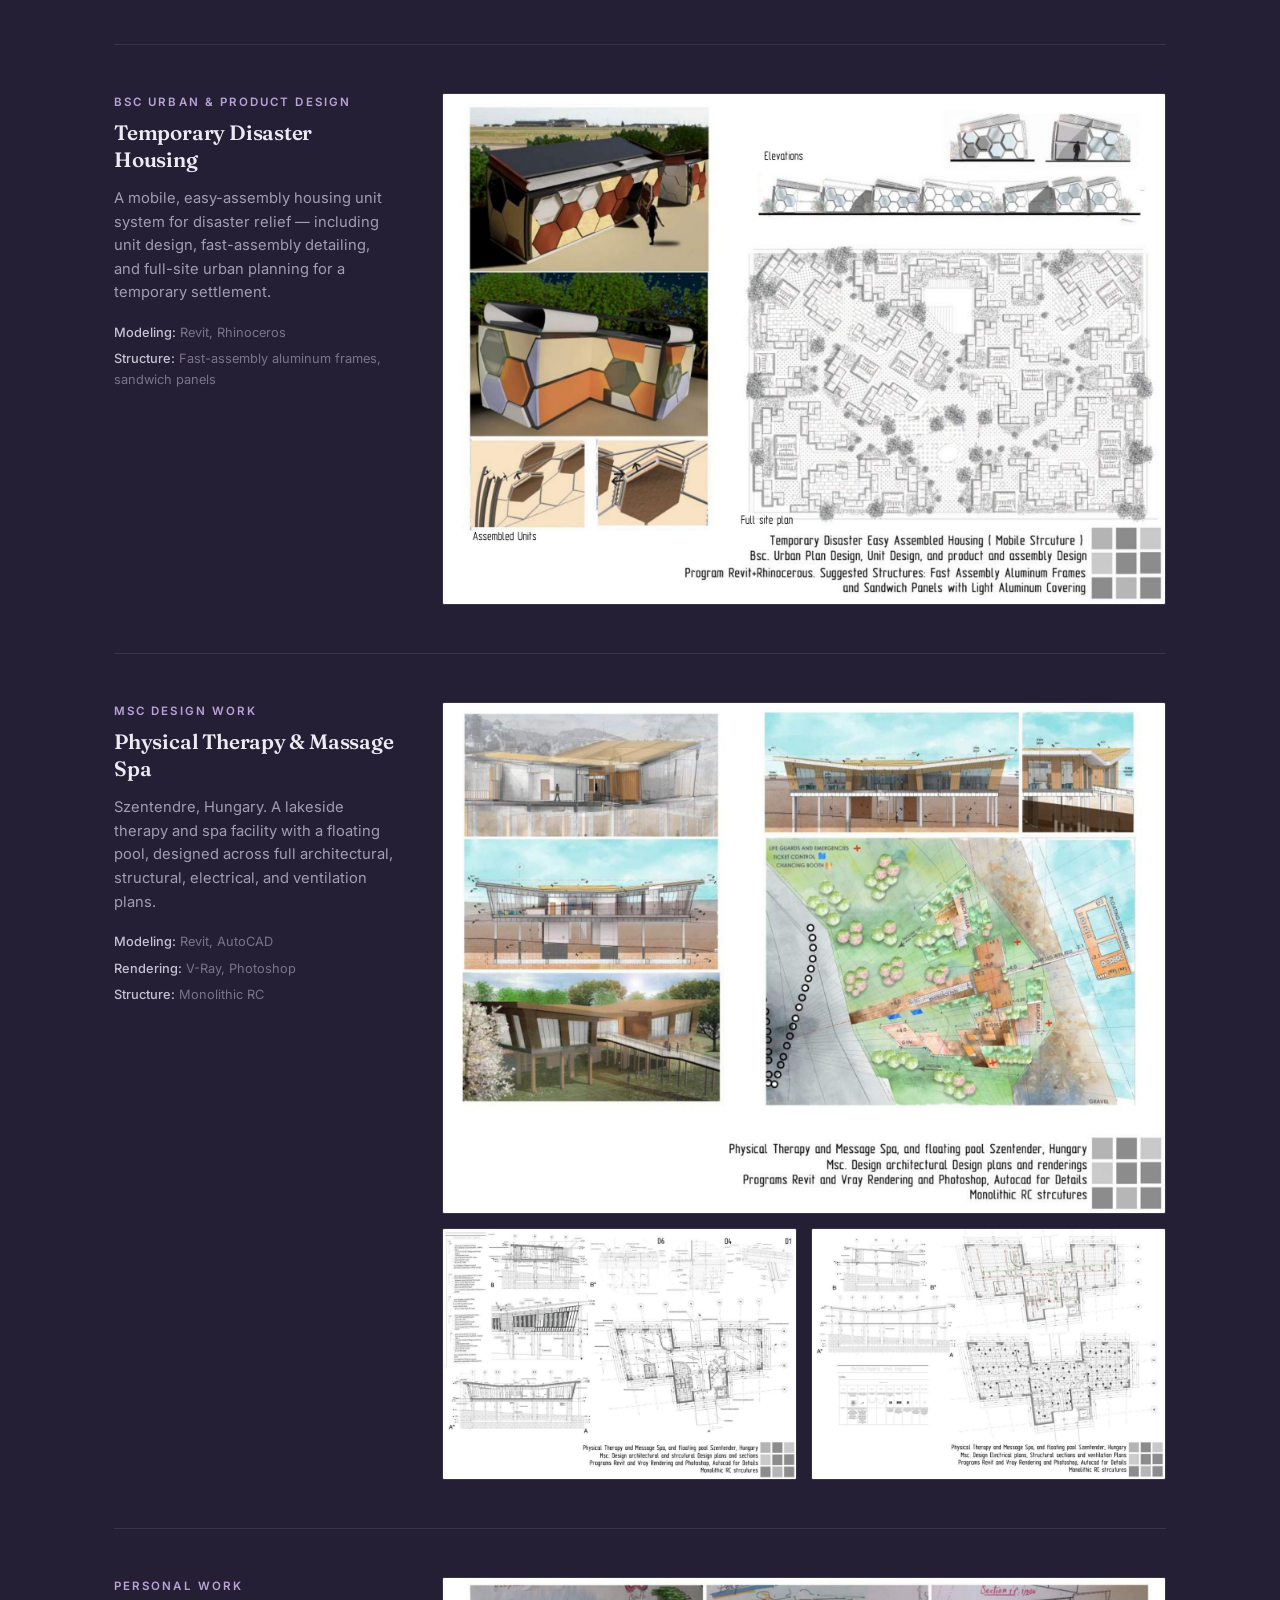
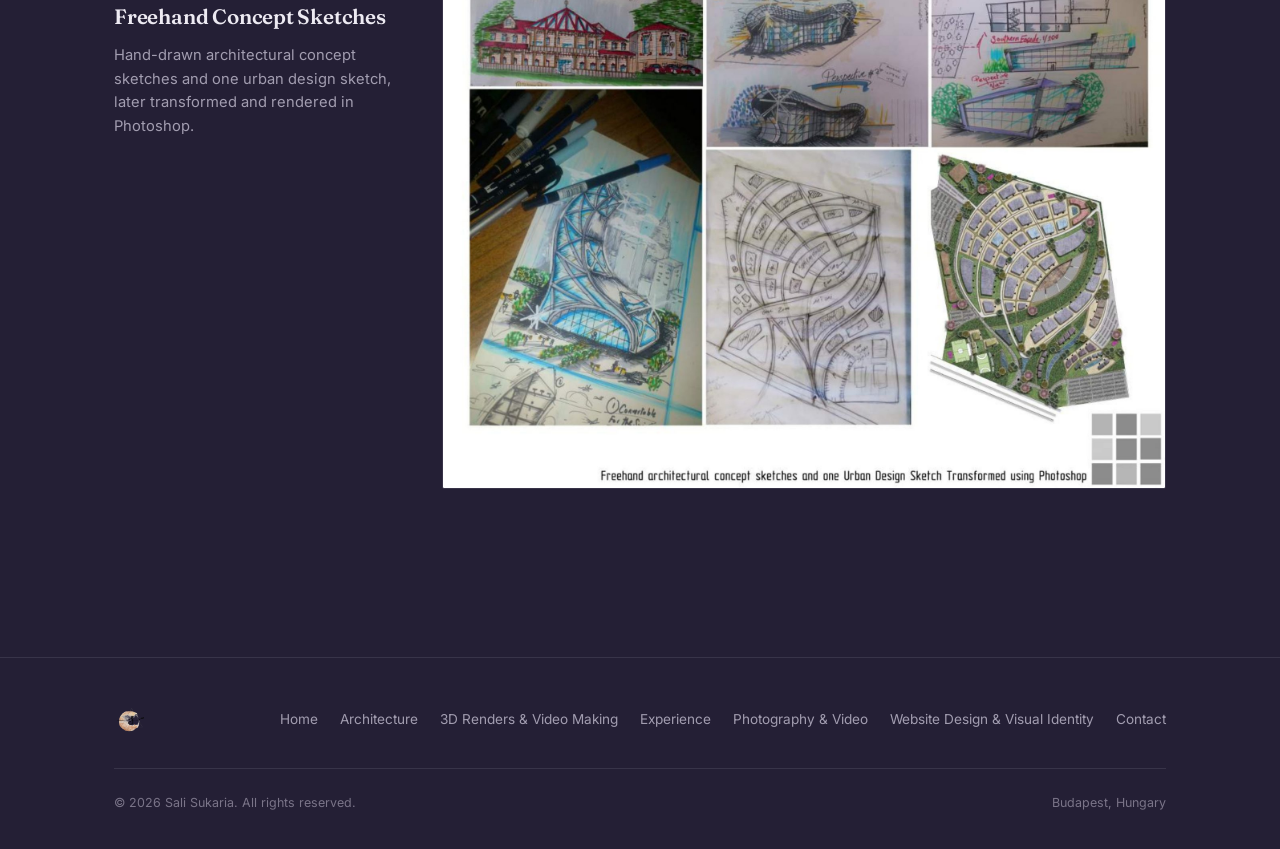
==== commit 8703721c: "Add Website Design and Visual Identity page" ====
--- a/architecture.html
+++ b/architecture.html
@@ -20,7 +20,7 @@
 		</a>
 		<button class="nav-toggle" aria-label="Toggle menu" aria-expanded="false">&#9776;</button>
 		<nav class="main-nav" aria-label="Primary">
-			<ul><li><a class="" href="index.html">Home</a></li><li><a class="is-active" href="architecture.html">Architecture</a></li><li><a class="" href="renders.html">3D Renders &amp; Video Making</a></li><li><a class="" href="experience.html">Experience</a></li><li><a class="" href="photography.html">Photography & Video</a></li><li><a class="" href="contact.html">Contact</a></li></ul>
+			<ul><li><a class="" href="index.html">Home</a></li><li><a class="is-active" href="architecture.html">Architecture</a></li><li><a class="" href="renders.html">3D Renders &amp; Video Making</a></li><li><a class="" href="experience.html">Experience</a></li><li><a class="" href="photography.html">Photography & Video</a></li><li><a class="" href="webdesign.html">Website Design &amp; Visual Identity</a></li><li><a class="" href="contact.html">Contact</a></li></ul>
 		</nav>
 	</div>
 </header>
@@ -166,7 +166,7 @@
 				<img src="assets/img/logo/logo_mark_nav.png" alt="Sali Sukaria logo">
 			</a>
 			<nav class="footer-nav" aria-label="Footer">
-				<ul><li><a href="index.html">Home</a></li><li><a href="architecture.html">Architecture</a></li><li><a href="renders.html">3D Renders &amp; Video Making</a></li><li><a href="experience.html">Experience</a></li><li><a href="photography.html">Photography & Video</a></li><li><a href="contact.html">Contact</a></li></ul>
+				<ul><li><a href="index.html">Home</a></li><li><a href="architecture.html">Architecture</a></li><li><a href="renders.html">3D Renders &amp; Video Making</a></li><li><a href="experience.html">Experience</a></li><li><a href="photography.html">Photography & Video</a></li><li><a href="webdesign.html">Website Design &amp; Visual Identity</a></li><li><a href="contact.html">Contact</a></li></ul>
 			</nav>
 		</div>
 		<div class="footer-meta">
--- a/style.css
+++ b/style.css
@@ -166,20 +166,40 @@
   display:none;
   background:none; border:none; color:var(--ink);
   font-size:1.6rem; line-height:1;
-}
-
-@media (max-width: 760px){
+  cursor:pointer;
+  padding:4px 8px;
+}
+
+@media (max-width: 900px){
+  .nav-toggle{ display:block; }
+
   .main-nav{
-    position:fixed; top:76px; left:0; right:0; bottom:0;
-    background:var(--bg);
-    transform:translateX(100%);
-    transition:transform .3s ease;
-    overflow-y:auto;
+    position:fixed;
+    top:76px; left:0; right:0;
+    background:rgba(22,18,31,0.98);
+    backdrop-filter:blur(12px);
+    max-height:0;
+    overflow:hidden;
+    transition:max-height 0.35s ease;
+    z-index:999;
   }
-  .main-nav.is-open{ transform:translateX(0); }
-  .main-nav ul{ flex-direction:column; gap:0; padding:1rem 0; }
-  .main-nav a{ display:block; padding:16px var(--gutter); border-bottom:1px solid var(--line); }
-  .nav-toggle{ display:block; }
+
+  .main-nav.is-open{
+    max-height:600px;
+  }
+
+  .main-nav ul{
+    flex-direction:column;
+    gap:0;
+    padding:0.5rem 0 1rem;
+  }
+
+  .main-nav a{
+    display:block;
+    padding:14px var(--gutter);
+    border-bottom:1px solid var(--line);
+    font-size:1rem;
+  }
 }
 
 /* ===========================================================
@@ -197,7 +217,7 @@
   background-image:url('assets/img/architecture/hero_bg_render.jpg');
   background-size:cover;
   background-position:center;
-  opacity:0.80;
+  opacity:0.16;
   pointer-events:none;
   z-index:0;
 }
@@ -206,10 +226,8 @@
   position:absolute; inset:0;
   background:
     radial-gradient(ellipse 60% 50% at 80% 10%, rgba(107,78,142,0.25), transparent 60%),
-    radial-gradient(ellipse 50% 40% at 10% 90%, rgba(169,143,196,0.10), transparent 60%),
-    linear-gradient(180deg, rgba(36,31,53,0.55) 0%, rgba(36,31,53,0.85) 100%);
+    radial-gradient(ellipse 50% 40% at 10% 90%, rgba(169,143,196,0.10), transparent 60%);
   pointer-events:none;
-  z-index:1;
 }
 .hero-inner{
   position:relative; z-index:2;
@@ -427,20 +445,14 @@
   grid-template-columns:repeat(4,1fr);
   gap:20px;
 }
-.grid--ig .ig-embed-wrap{
-  width:100%;
-  min-height:480px;
+.grid--ig .instagram-media{
+  margin:0 !important;
+  width:100% !important;
+  min-width:0 !important;
+  min-height:340px;
   background:var(--panel);
-  border:1px solid var(--line);
+  border:1px solid var(--line) !important;
   border-radius:var(--radius);
-  overflow:hidden;
-  position:relative;
-}
-.grid--ig .ig-embed-wrap iframe{
-  width:100%;
-  height:480px;
-  border:none;
-  display:block;
 }
 @media (max-width:980px){ .grid--ig{ grid-template-columns:repeat(2,1fr); } }
 @media (max-width:560px){ .grid--ig{ grid-template-columns:1fr; } }
@@ -658,15 +670,6 @@
 .reveal{ opacity:0; transform:translateY(18px); transition:opacity .6s ease, transform .6s ease; }
 .reveal.is-visible{ opacity:1; transform:none; }
 
-.hero-name{
-  opacity:0;
-  transform:translateX(-32px);
-  animation:fadeInLeft 0.9s ease 0.2s forwards;
-}
-@keyframes fadeInLeft{
-  to{ opacity:1; transform:translateX(0); }
-}
-
 @media (prefers-reduced-motion: reduce){
   *{ animation-duration:0.01ms !important; transition-duration:0.01ms !important; scroll-behavior:auto !important; }
 }
